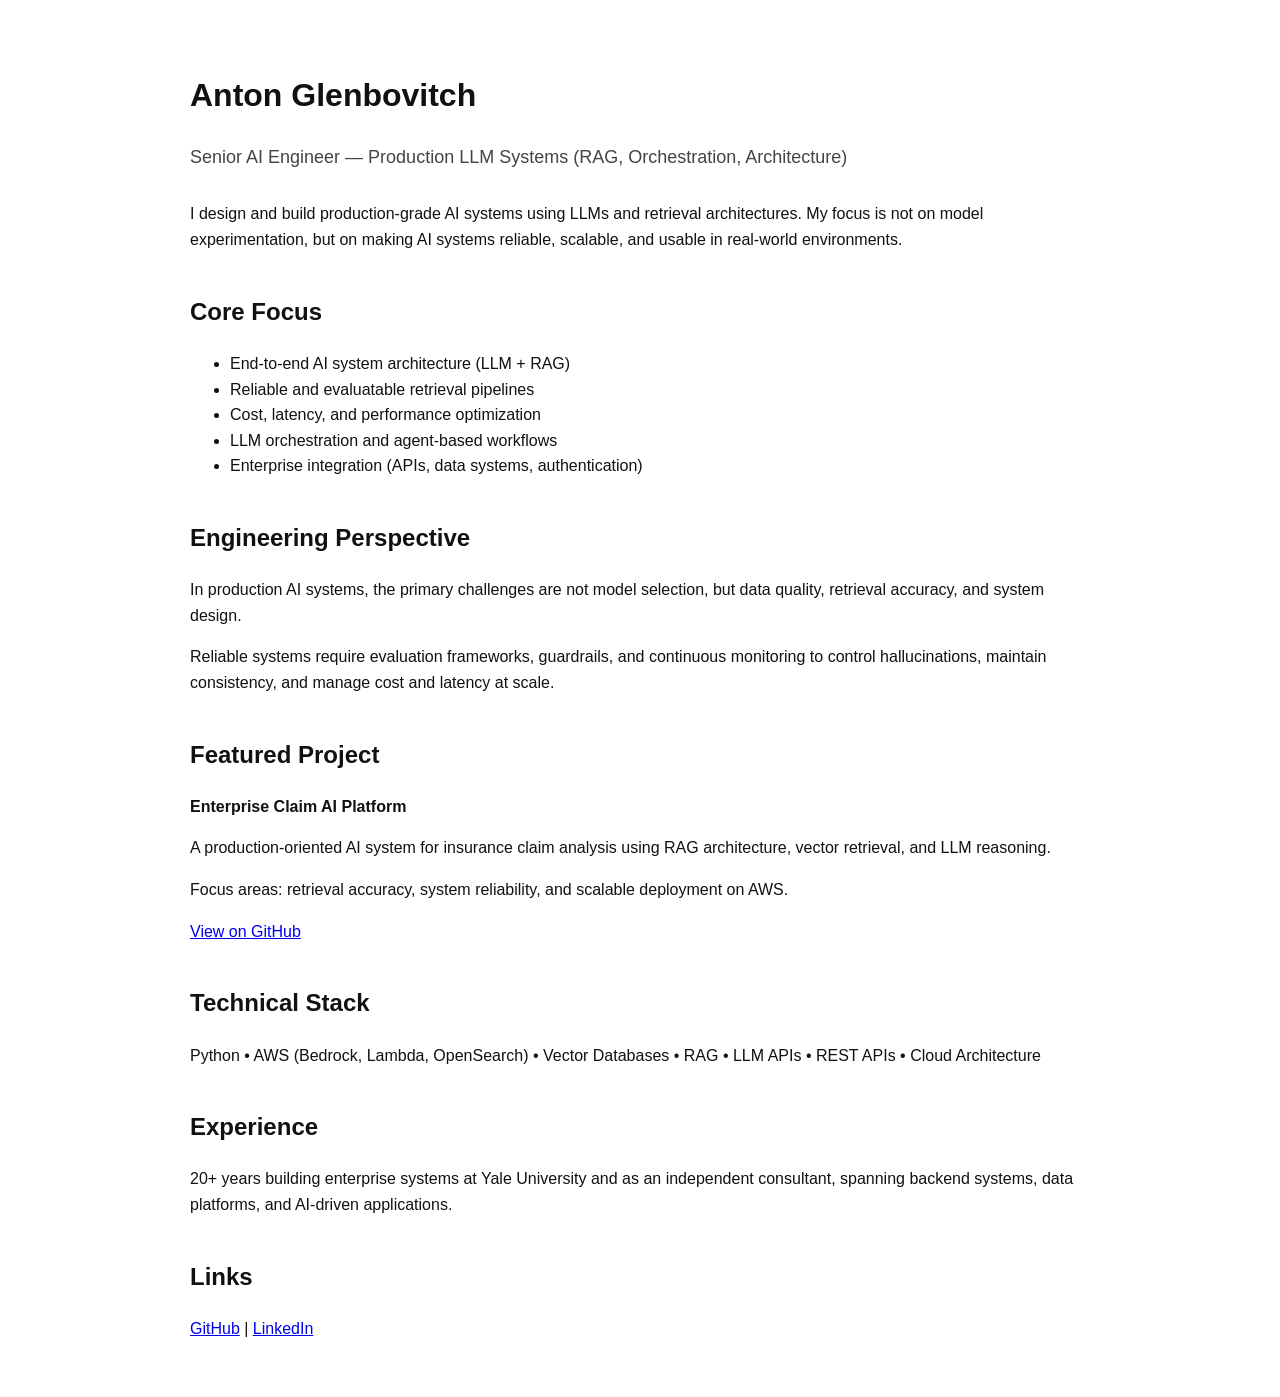
==== index.html @ e957d11b "Revise personal webpage content and layout Updated the content and structure of the personal webpage" ====
<!DOCTYPE html>
<html lang="en">
<head>
    <meta charset="UTF-8">
    <meta name="viewport" content="width=device-width, initial-scale=1.0">
    <title>Anton Glenbovitch — AI Systems Engineer</title>
    <style>
        body {
            font-family: Arial, sans-serif;
            max-width: 900px;
            margin: auto;
            padding: 40px 20px;
            line-height: 1.6;
            color: #111;
        }
        h1, h2 {
            margin-top: 30px;
        }
        .tagline {
            font-size: 18px;
            margin-bottom: 30px;
            color: #444;
        }
        .section {
            margin-top: 40px;
        }
    </style>
</head>
<body>

    <h1>Anton Glenbovitch</h1>
    <div class="tagline">
        Senior AI Engineer — Production LLM Systems (RAG, Orchestration, Architecture)
    </div>

    <p>
        I design and build production-grade AI systems using LLMs and retrieval architectures.
        My focus is not on model experimentation, but on making AI systems reliable, scalable, and usable in real-world environments.
    </p>

    <div class="section">
        <h2>Core Focus</h2>
        <ul>
            <li>End-to-end AI system architecture (LLM + RAG)</li>
            <li>Reliable and evaluatable retrieval pipelines</li>
            <li>Cost, latency, and performance optimization</li>
            <li>LLM orchestration and agent-based workflows</li>
            <li>Enterprise integration (APIs, data systems, authentication)</li>
        </ul>
    </div>

    <div class="section">
        <h2>Engineering Perspective</h2>
        <p>
            In production AI systems, the primary challenges are not model selection, but data quality,
            retrieval accuracy, and system design.
        </p>
        <p>
            Reliable systems require evaluation frameworks, guardrails, and continuous monitoring to
            control hallucinations, maintain consistency, and manage cost and latency at scale.
        </p>
    </div>

    <div class="section">
        <h2>Featured Project</h2>
        <p><strong>Enterprise Claim AI Platform</strong></p>
        <p>
            A production-oriented AI system for insurance claim analysis using RAG architecture,
            vector retrieval, and LLM reasoning.
        </p>
        <p>
            Focus areas: retrieval accuracy, system reliability, and scalable deployment on AWS.
        </p>
        <p>
            <a href="https://github.com/AntonGlenbovitch" target="_blank">View on GitHub</a>
        </p>
    </div>

    <div class="section">
        <h2>Technical Stack</h2>
        <p>
            Python • AWS (Bedrock, Lambda, OpenSearch) • Vector Databases • RAG • LLM APIs • REST APIs • Cloud Architecture
        </p>
    </div>

    <div class="section">
        <h2>Experience</h2>
        <p>
            20+ years building enterprise systems at Yale University and as an independent consultant,
            spanning backend systems, data platforms, and AI-driven applications.
        </p>
    </div>

    <div class="section">
        <h2>Links</h2>
        <p>
            <a href="https://github.com/AntonGlenbovitch">GitHub</a> |
            <a href="https://linkedin.com">LinkedIn</a>
        </p>
    </div>

</body>
</html>
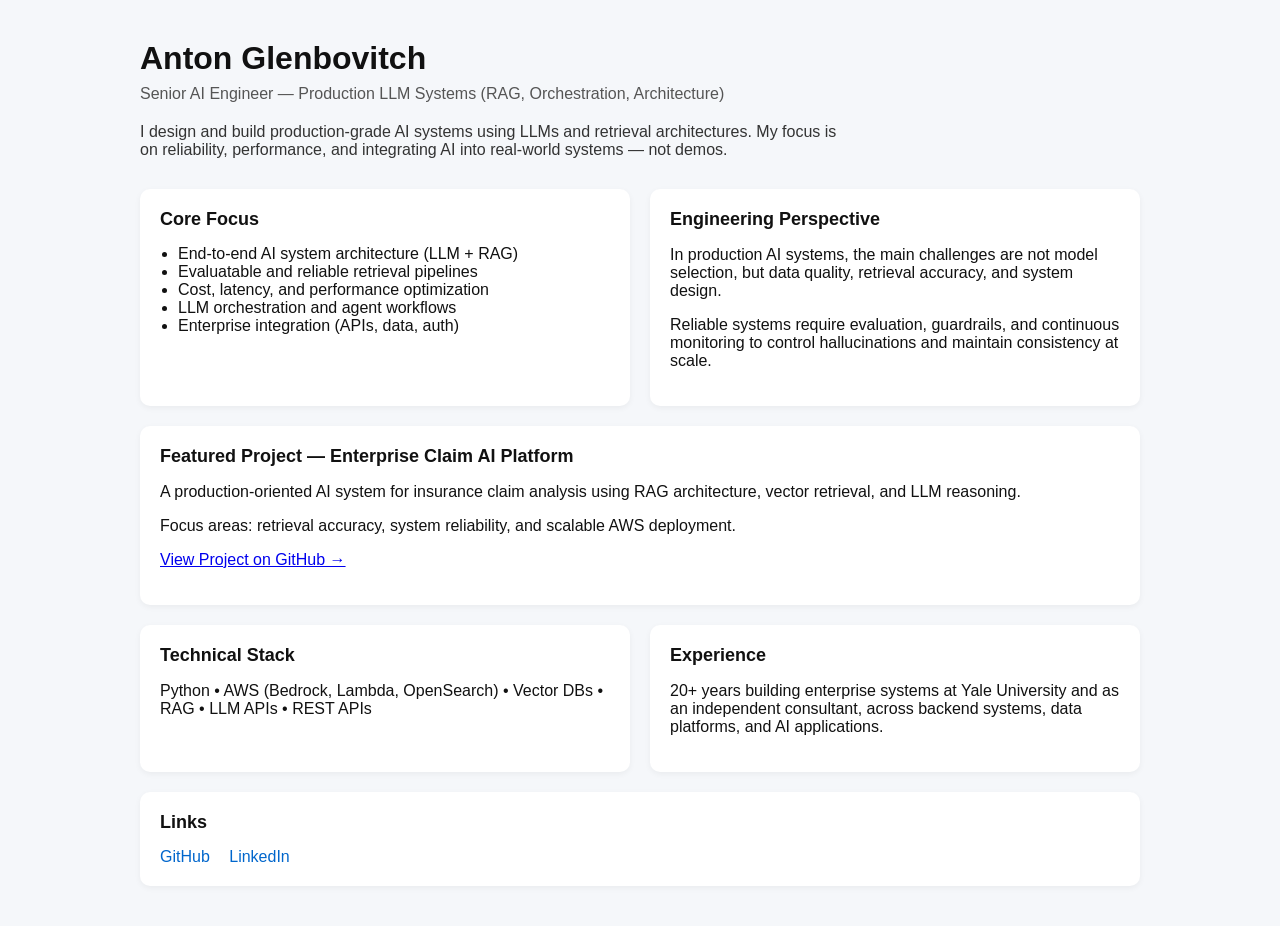
==== commit 2a941673: "Refactor index.html for better styling and layout Updated HTML structure and styles for improved lay" ====
--- a/index.html
+++ b/index.html
@@ -1,103 +1,177 @@
 <!DOCTYPE html>
 <html lang="en">
 <head>
-    <meta charset="UTF-8">
-    <meta name="viewport" content="width=device-width, initial-scale=1.0">
-    <title>Anton Glenbovitch — AI Systems Engineer</title>
-    <style>
-        body {
-            font-family: Arial, sans-serif;
-            max-width: 900px;
-            margin: auto;
-            padding: 40px 20px;
-            line-height: 1.6;
-            color: #111;
+<meta charset="UTF-8">
+<meta name="viewport" content="width=device-width, initial-scale=1.0">
+<title>Anton Glenbovitch — AI Systems Engineer</title>
+
+<style>
+    body {
+        font-family: -apple-system, BlinkMacSystemFont, "Segoe UI", Roboto, sans-serif;
+        margin: 0;
+        background: #f5f7fa;
+        color: #111;
+    }
+
+    .container {
+        max-width: 1000px;
+        margin: auto;
+        padding: 40px 20px;
+    }
+
+    .header {
+        margin-bottom: 30px;
+    }
+
+    h1 {
+        margin: 0;
+        font-size: 32px;
+    }
+
+    .tagline {
+        color: #555;
+        margin-top: 8px;
+        font-size: 16px;
+    }
+
+    .intro {
+        margin-top: 20px;
+        font-size: 16px;
+        color: #333;
+        max-width: 700px;
+    }
+
+    .grid {
+        display: grid;
+        grid-template-columns: 1fr 1fr;
+        gap: 20px;
+        margin-top: 30px;
+    }
+
+    .card {
+        background: white;
+        padding: 20px;
+        border-radius: 10px;
+        box-shadow: 0 2px 6px rgba(0,0,0,0.05);
+    }
+
+    .card h2 {
+        margin-top: 0;
+        font-size: 18px;
+    }
+
+    ul {
+        padding-left: 18px;
+        margin: 10px 0 0 0;
+    }
+
+    .full-width {
+        grid-column: span 2;
+    }
+
+    .links a {
+        margin-right: 15px;
+        text-decoration: none;
+        color: #0066cc;
+    }
+
+    .links a:hover {
+        text-decoration: underline;
+    }
+
+    @media (max-width: 768px) {
+        .grid {
+            grid-template-columns: 1fr;
         }
-        h1, h2 {
-            margin-top: 30px;
+        .full-width {
+            grid-column: span 1;
         }
-        .tagline {
-            font-size: 18px;
-            margin-bottom: 30px;
-            color: #444;
-        }
-        .section {
-            margin-top: 40px;
-        }
-    </style>
+    }
+</style>
+
 </head>
+
 <body>
 
-    <h1>Anton Glenbovitch</h1>
-    <div class="tagline">
-        Senior AI Engineer — Production LLM Systems (RAG, Orchestration, Architecture)
+<div class="container">
+
+    <div class="header">
+        <h1>Anton Glenbovitch</h1>
+        <div class="tagline">
+            Senior AI Engineer — Production LLM Systems (RAG, Orchestration, Architecture)
+        </div>
+
+        <div class="intro">
+            I design and build production-grade AI systems using LLMs and retrieval architectures.
+            My focus is on reliability, performance, and integrating AI into real-world systems — not demos.
+        </div>
     </div>
 
-    <p>
-        I design and build production-grade AI systems using LLMs and retrieval architectures.
-        My focus is not on model experimentation, but on making AI systems reliable, scalable, and usable in real-world environments.
-    </p>
+    <div class="grid">
 
-    <div class="section">
-        <h2>Core Focus</h2>
-        <ul>
-            <li>End-to-end AI system architecture (LLM + RAG)</li>
-            <li>Reliable and evaluatable retrieval pipelines</li>
-            <li>Cost, latency, and performance optimization</li>
-            <li>LLM orchestration and agent-based workflows</li>
-            <li>Enterprise integration (APIs, data systems, authentication)</li>
-        </ul>
+        <div class="card">
+            <h2>Core Focus</h2>
+            <ul>
+                <li>End-to-end AI system architecture (LLM + RAG)</li>
+                <li>Evaluatable and reliable retrieval pipelines</li>
+                <li>Cost, latency, and performance optimization</li>
+                <li>LLM orchestration and agent workflows</li>
+                <li>Enterprise integration (APIs, data, auth)</li>
+            </ul>
+        </div>
+
+        <div class="card">
+            <h2>Engineering Perspective</h2>
+            <p>
+                In production AI systems, the main challenges are not model selection, but data quality,
+                retrieval accuracy, and system design.
+            </p>
+            <p>
+                Reliable systems require evaluation, guardrails, and continuous monitoring to control
+                hallucinations and maintain consistency at scale.
+            </p>
+        </div>
+
+        <div class="card full-width">
+            <h2>Featured Project — Enterprise Claim AI Platform</h2>
+            <p>
+                A production-oriented AI system for insurance claim analysis using RAG architecture,
+                vector retrieval, and LLM reasoning.
+            </p>
+            <p>
+                Focus areas: retrieval accuracy, system reliability, and scalable AWS deployment.
+            </p>
+            <p>
+                <a href="https://github.com/AntonGlenbovitch" target="_blank">
+                    View Project on GitHub →
+                </a>
+            </p>
+        </div>
+
+        <div class="card">
+            <h2>Technical Stack</h2>
+            <p>
+                Python • AWS (Bedrock, Lambda, OpenSearch) • Vector DBs • RAG • LLM APIs • REST APIs
+            </p>
+        </div>
+
+        <div class="card">
+            <h2>Experience</h2>
+            <p>
+                20+ years building enterprise systems at Yale University and as an independent consultant,
+                across backend systems, data platforms, and AI applications.
+            </p>
+        </div>
+
+        <div class="card full-width links">
+            <h2>Links</h2>
+            <a href="https://github.com/AntonGlenbovitch">GitHub</a>
+            <a href="https://linkedin.com">LinkedIn</a>
+        </div>
+
     </div>
 
-    <div class="section">
-        <h2>Engineering Perspective</h2>
-        <p>
-            In production AI systems, the primary challenges are not model selection, but data quality,
-            retrieval accuracy, and system design.
-        </p>
-        <p>
-            Reliable systems require evaluation frameworks, guardrails, and continuous monitoring to
-            control hallucinations, maintain consistency, and manage cost and latency at scale.
-        </p>
-    </div>
-
-    <div class="section">
-        <h2>Featured Project</h2>
-        <p><strong>Enterprise Claim AI Platform</strong></p>
-        <p>
-            A production-oriented AI system for insurance claim analysis using RAG architecture,
-            vector retrieval, and LLM reasoning.
-        </p>
-        <p>
-            Focus areas: retrieval accuracy, system reliability, and scalable deployment on AWS.
-        </p>
-        <p>
-            <a href="https://github.com/AntonGlenbovitch" target="_blank">View on GitHub</a>
-        </p>
-    </div>
-
-    <div class="section">
-        <h2>Technical Stack</h2>
-        <p>
-            Python • AWS (Bedrock, Lambda, OpenSearch) • Vector Databases • RAG • LLM APIs • REST APIs • Cloud Architecture
-        </p>
-    </div>
-
-    <div class="section">
-        <h2>Experience</h2>
-        <p>
-            20+ years building enterprise systems at Yale University and as an independent consultant,
-            spanning backend systems, data platforms, and AI-driven applications.
-        </p>
-    </div>
-
-    <div class="section">
-        <h2>Links</h2>
-        <p>
-            <a href="https://github.com/AntonGlenbovitch">GitHub</a> |
-            <a href="https://linkedin.com">LinkedIn</a>
-        </p>
-    </div>
+</div>
 
 </body>
 </html>
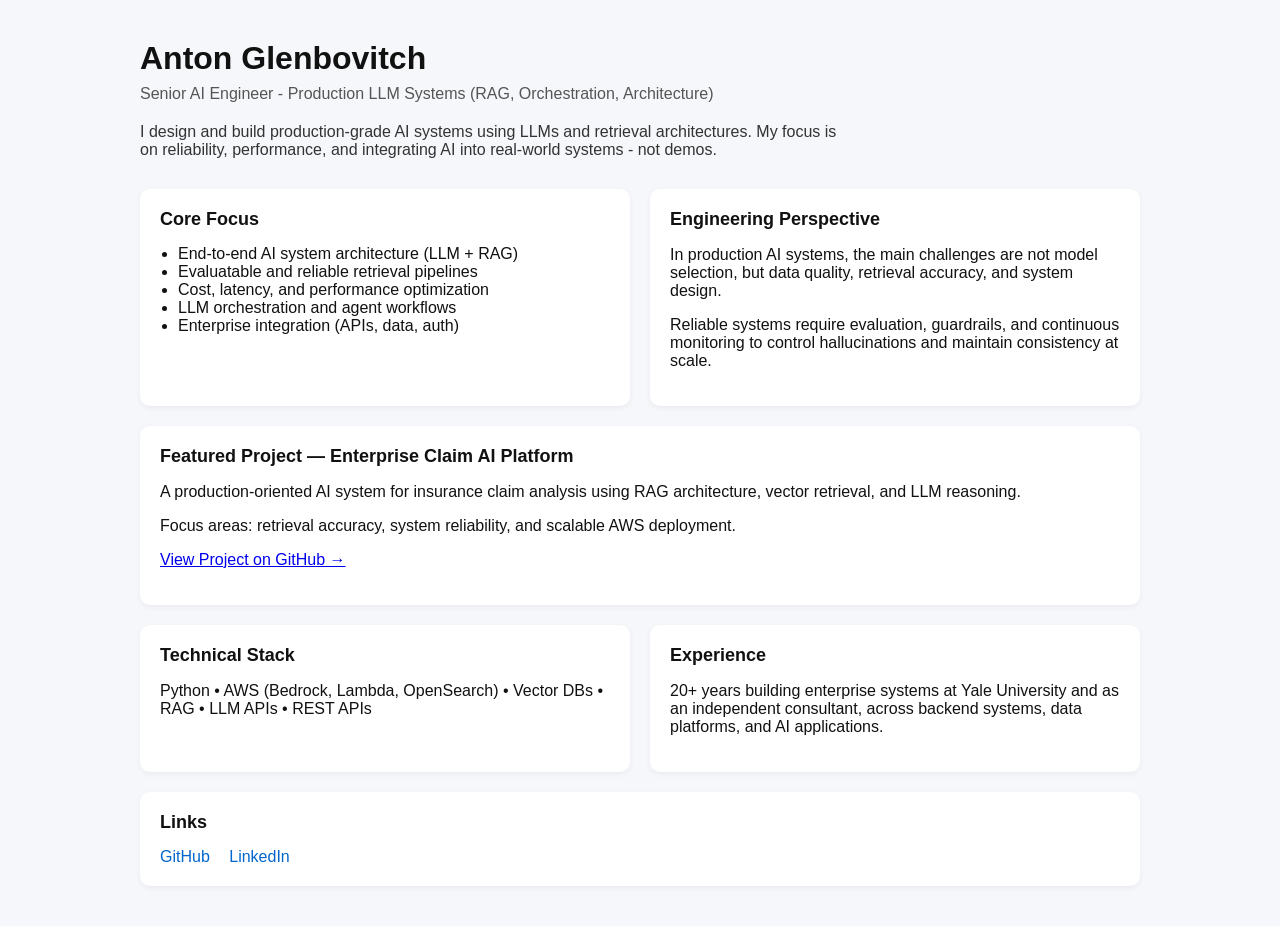
==== commit 2090c3cc: "Fix hyphens in title and tagline in index.html" ====
--- a/index.html
+++ b/index.html
@@ -3,7 +3,7 @@
 <head>
 <meta charset="UTF-8">
 <meta name="viewport" content="width=device-width, initial-scale=1.0">
-<title>Anton Glenbovitch — AI Systems Engineer</title>
+<title>Anton Glenbovitch - AI Systems Engineer</title>
 
 <style>
     body {
@@ -98,12 +98,12 @@
     <div class="header">
         <h1>Anton Glenbovitch</h1>
         <div class="tagline">
-            Senior AI Engineer — Production LLM Systems (RAG, Orchestration, Architecture)
+            Senior AI Engineer - Production LLM Systems (RAG, Orchestration, Architecture)
         </div>
 
         <div class="intro">
             I design and build production-grade AI systems using LLMs and retrieval architectures.
-            My focus is on reliability, performance, and integrating AI into real-world systems — not demos.
+            My focus is on reliability, performance, and integrating AI into real-world systems - not demos.
         </div>
     </div>
 
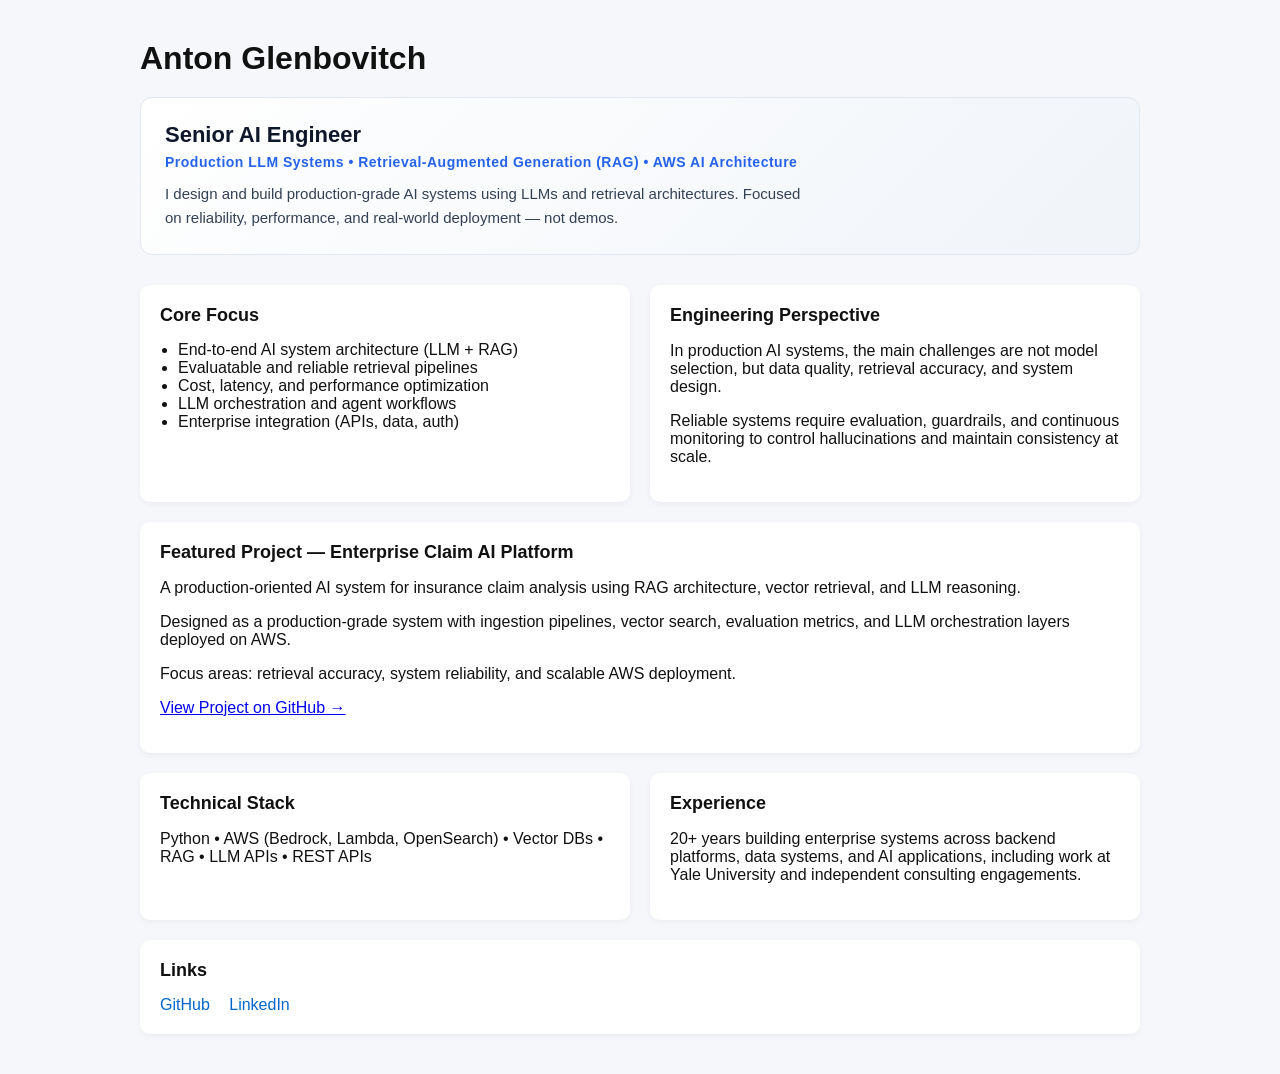
==== commit 24677e6b: "Update index.html Correct headline." ====
--- a/index.html
+++ b/index.html
@@ -3,7 +3,34 @@
 <head>
 <meta charset="UTF-8">
 <meta name="viewport" content="width=device-width, initial-scale=1.0">
-<title>Anton Glenbovitch - AI Systems Engineer</title>
+
+<title>Anton Glenbovitch – AI Engineer (LLM Systems, RAG, AWS)</title>
+
+<meta name="description" content="Anton Glenbovitch is a Senior AI Engineer specializing in production LLM systems, RAG pipelines, and scalable AWS-based AI architectures.">
+
+<link rel="canonical" href="https://antonglenbovitch.com/">
+
+<!-- Open Graph -->
+<meta property="og:title" content="Anton Glenbovitch – AI Engineer (LLM Systems, RAG, AWS)">
+<meta property="og:description" content="Production-grade AI systems, RAG pipelines, and LLM orchestration on AWS.">
+<meta property="og:type" content="website">
+<meta property="og:url" content="https://antonglenbovitch.com/">
+
+<!-- Structured Data -->
+<script type="application/ld+json">
+{
+  "@context": "https://schema.org",
+  "@type": "Person",
+  "name": "Anton Glenbovitch",
+  "jobTitle": "Senior AI Engineer",
+  "description": "AI Engineer specializing in LLM systems, RAG pipelines, and AWS-based AI architectures.",
+  "url": "https://antonglenbovitch.com/",
+  "sameAs": [
+    "https://github.com/AntonGlenbovitch",
+    "https://www.linkedin.com/in/YOUR_PROFILE"
+  ]
+}
+</script>
 
 <style>
     body {
@@ -28,17 +55,35 @@
         font-size: 32px;
     }
 
-    .tagline {
-        color: #555;
-        margin-top: 8px;
-        font-size: 16px;
-    }
-
-    .intro {
+    /* HERO SECTION */
+    .hero {
         margin-top: 20px;
-        font-size: 16px;
-        color: #333;
-        max-width: 700px;
+        padding: 24px;
+        background: linear-gradient(135deg, #ffffff, #f0f4f9);
+        border-radius: 12px;
+        border: 1px solid #e2e8f0;
+    }
+
+    .hero-title {
+        font-size: 22px;
+        font-weight: 700;
+        color: #0f172a;
+    }
+
+    .hero-subtitle {
+        margin-top: 6px;
+        font-size: 14px;
+        color: #2563eb;
+        font-weight: 600;
+        letter-spacing: 0.5px;
+    }
+
+    .hero-description {
+        margin-top: 12px;
+        font-size: 15px;
+        color: #334155;
+        line-height: 1.6;
+        max-width: 650px;
     }
 
     .grid {
@@ -97,13 +142,26 @@
 
     <div class="header">
         <h1>Anton Glenbovitch</h1>
-        <div class="tagline">
-            Senior AI Engineer - Production LLM Systems (RAG, Orchestration, Architecture)
-        </div>
-
-        <div class="intro">
-            I design and build production-grade AI systems using LLMs and retrieval architectures.
-            My focus is on reliability, performance, and integrating AI into real-world systems - not demos.
+
+        <!-- Hidden semantic reinforcement -->
+        <div style="display:none;">
+            Anton Glenbovitch AI Engineer RAG Systems AWS LLM Architect
+        </div>
+
+        <!-- NEW HERO SECTION -->
+        <div class="hero">
+            <div class="hero-title">
+                Senior AI Engineer
+            </div>
+
+            <div class="hero-subtitle">
+                Production LLM Systems • Retrieval-Augmented Generation (RAG) • AWS AI Architecture
+            </div>
+
+            <div class="hero-description">
+                I design and build production-grade AI systems using LLMs and retrieval architectures.
+                Focused on reliability, performance, and real-world deployment — not demos.
+            </div>
         </div>
     </div>
 
@@ -139,6 +197,10 @@
                 vector retrieval, and LLM reasoning.
             </p>
             <p>
+                Designed as a production-grade system with ingestion pipelines, vector search,
+                evaluation metrics, and LLM orchestration layers deployed on AWS.
+            </p>
+            <p>
                 Focus areas: retrieval accuracy, system reliability, and scalable AWS deployment.
             </p>
             <p>
@@ -158,15 +220,15 @@
         <div class="card">
             <h2>Experience</h2>
             <p>
-                20+ years building enterprise systems at Yale University and as an independent consultant,
-                across backend systems, data platforms, and AI applications.
+                20+ years building enterprise systems across backend platforms, data systems, and AI applications,
+                including work at Yale University and independent consulting engagements.
             </p>
         </div>
 
         <div class="card full-width links">
             <h2>Links</h2>
-            <a href="https://github.com/AntonGlenbovitch">GitHub</a>
-            <a href="https://linkedin.com">LinkedIn</a>
+            <a href="https://github.com/AntonGlenbovitch" target="_blank">GitHub</a>
+            <a href="https://www.linkedin.com/in/YOUR_PROFILE" target="_blank">LinkedIn</a>
         </div>
 
     </div>
@@ -174,4 +236,4 @@
 </div>
 
 </body>
-</html>
+</html>
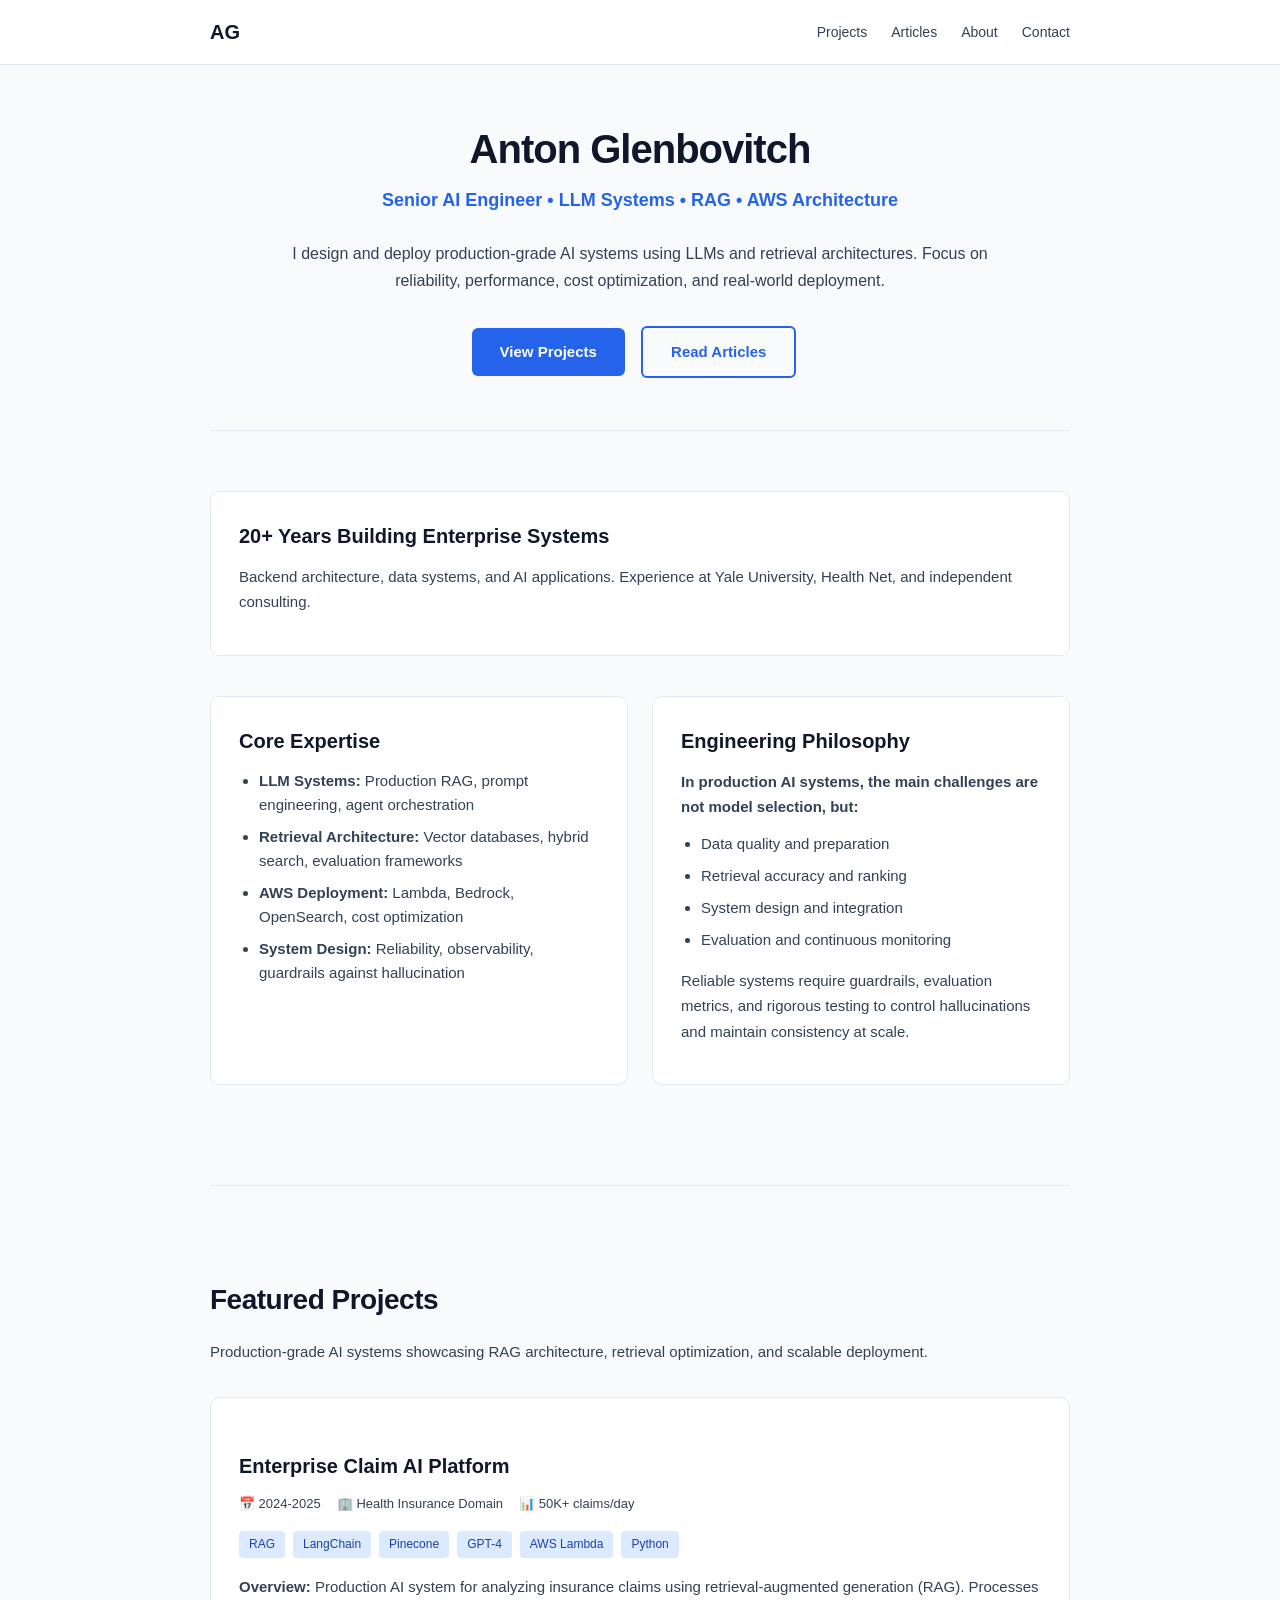
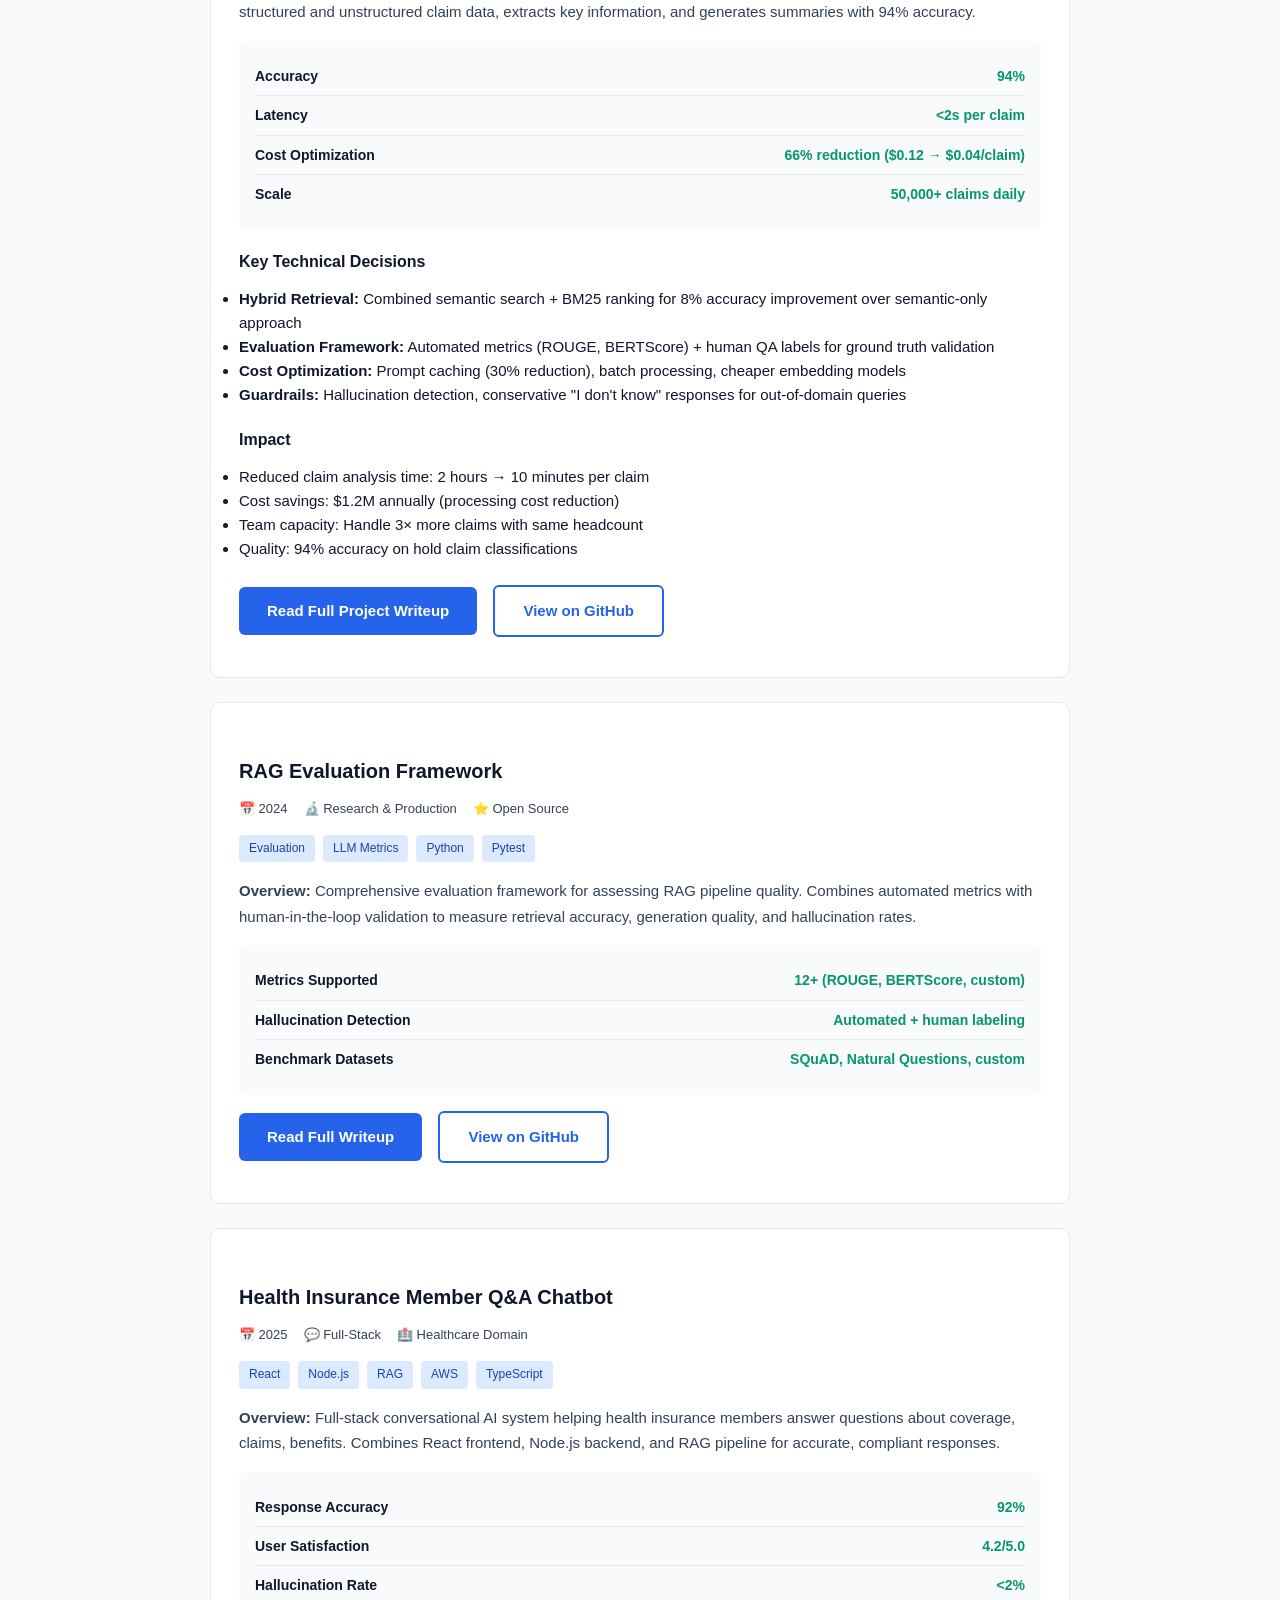
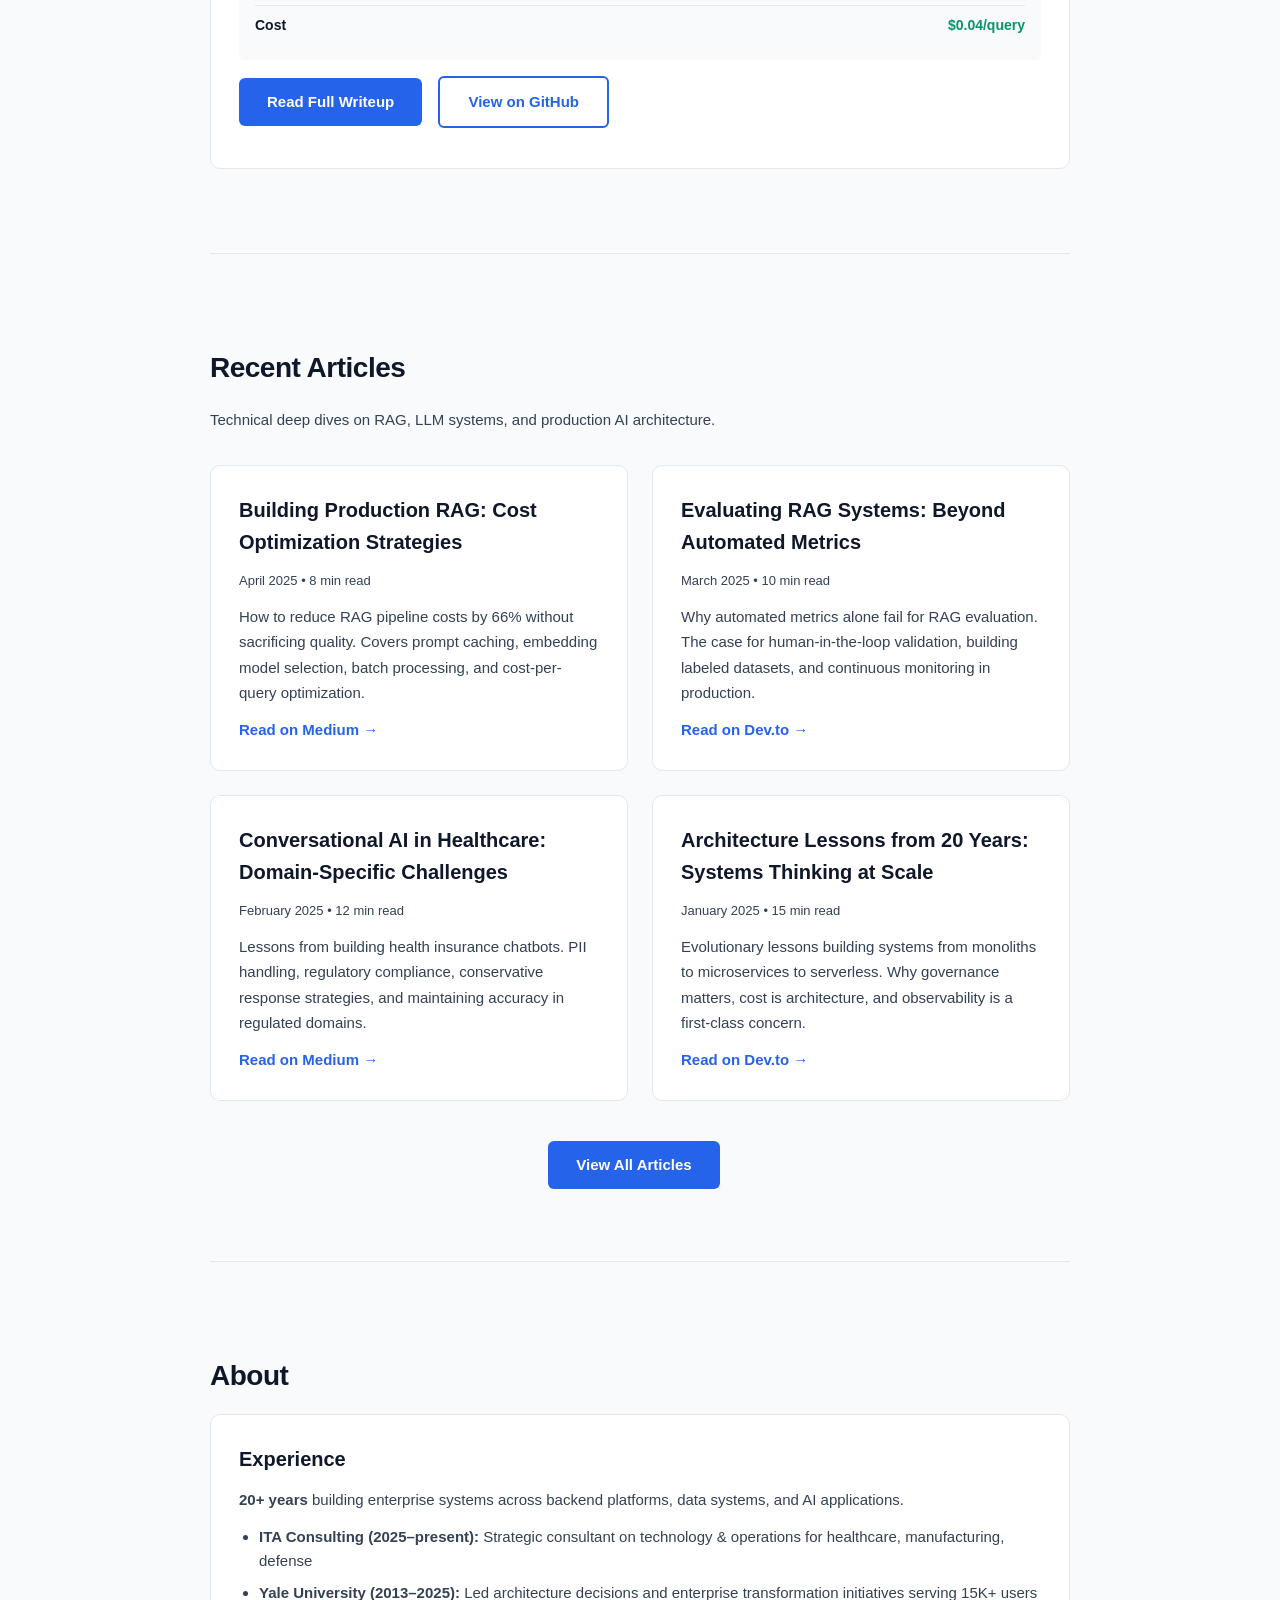
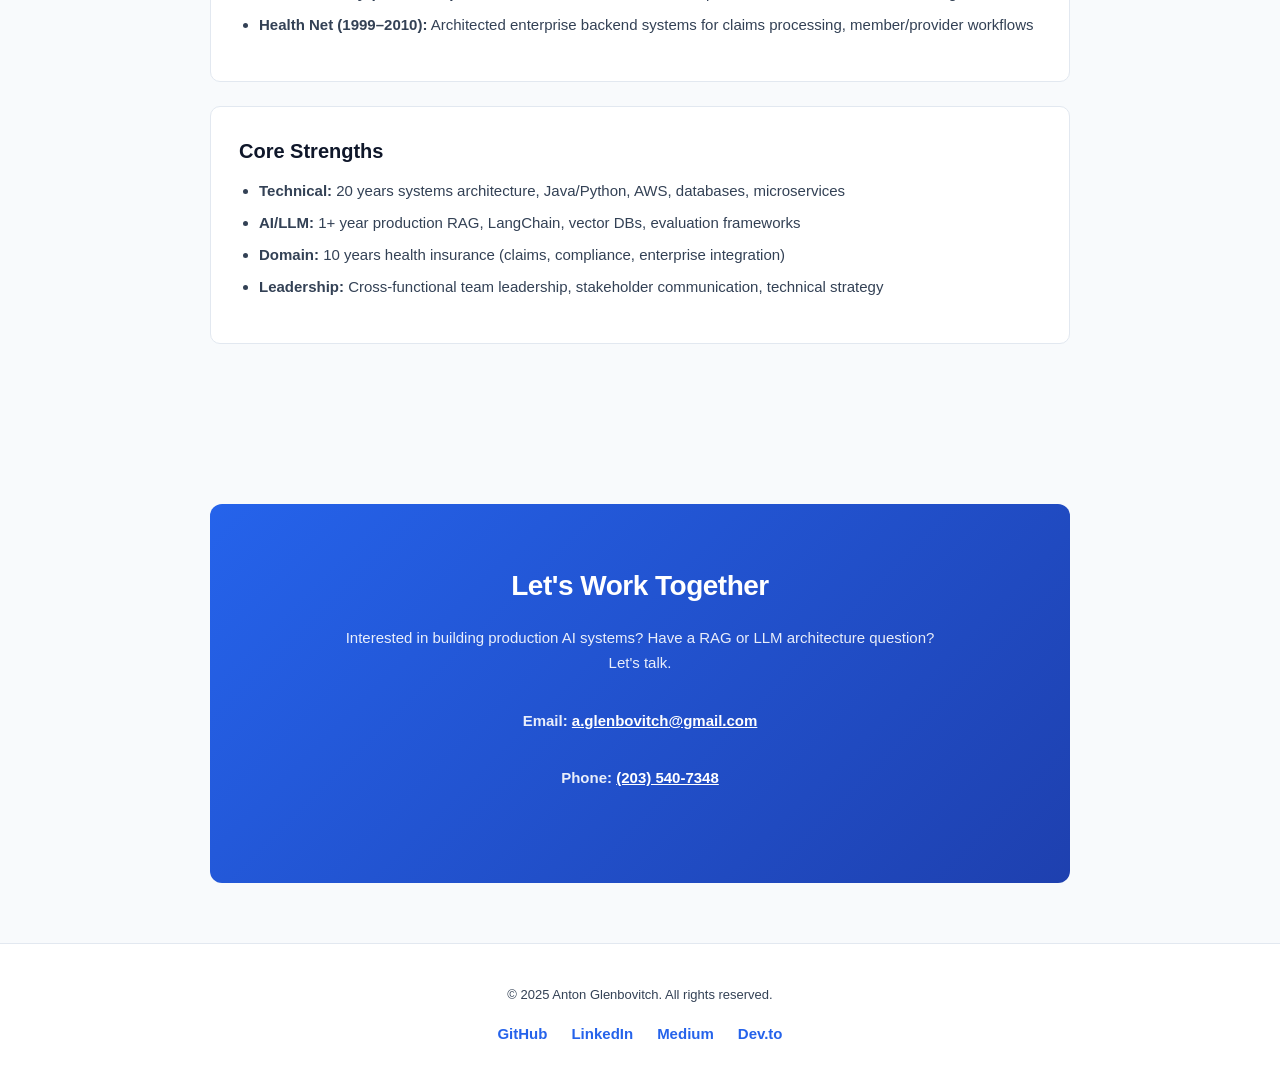
==== commit 5cd20e86: "Update project list Architecture/projects" ====
--- a/index.html
+++ b/index.html
@@ -1,239 +1,335 @@
 <!DOCTYPE html>
 <html lang="en">
 <head>
-<meta charset="UTF-8">
-<meta name="viewport" content="width=device-width, initial-scale=1.0">
-
-<title>Anton Glenbovitch – AI Engineer (LLM Systems, RAG, AWS)</title>
-
-<meta name="description" content="Anton Glenbovitch is a Senior AI Engineer specializing in production LLM systems, RAG pipelines, and scalable AWS-based AI architectures.">
-
-<link rel="canonical" href="https://antonglenbovitch.com/">
-
-<!-- Open Graph -->
-<meta property="og:title" content="Anton Glenbovitch – AI Engineer (LLM Systems, RAG, AWS)">
-<meta property="og:description" content="Production-grade AI systems, RAG pipelines, and LLM orchestration on AWS.">
-<meta property="og:type" content="website">
-<meta property="og:url" content="https://antonglenbovitch.com/">
-
-<!-- Structured Data -->
-<script type="application/ld+json">
-{
-  "@context": "https://schema.org",
-  "@type": "Person",
-  "name": "Anton Glenbovitch",
-  "jobTitle": "Senior AI Engineer",
-  "description": "AI Engineer specializing in LLM systems, RAG pipelines, and AWS-based AI architectures.",
-  "url": "https://antonglenbovitch.com/",
-  "sameAs": [
-    "https://github.com/AntonGlenbovitch",
-    "https://www.linkedin.com/in/YOUR_PROFILE"
-  ]
-}
-</script>
-
-<style>
-    body {
-        font-family: -apple-system, BlinkMacSystemFont, "Segoe UI", Roboto, sans-serif;
-        margin: 0;
-        background: #f5f7fa;
-        color: #111;
-    }
-
-    .container {
-        max-width: 1000px;
-        margin: auto;
-        padding: 40px 20px;
-    }
-
-    .header {
-        margin-bottom: 30px;
-    }
-
-    h1 {
-        margin: 0;
-        font-size: 32px;
-    }
-
-    /* HERO SECTION */
-    .hero {
-        margin-top: 20px;
-        padding: 24px;
-        background: linear-gradient(135deg, #ffffff, #f0f4f9);
-        border-radius: 12px;
-        border: 1px solid #e2e8f0;
-    }
-
-    .hero-title {
-        font-size: 22px;
-        font-weight: 700;
-        color: #0f172a;
-    }
-
-    .hero-subtitle {
-        margin-top: 6px;
-        font-size: 14px;
-        color: #2563eb;
-        font-weight: 600;
-        letter-spacing: 0.5px;
-    }
-
-    .hero-description {
-        margin-top: 12px;
-        font-size: 15px;
-        color: #334155;
-        line-height: 1.6;
-        max-width: 650px;
-    }
-
-    .grid {
-        display: grid;
-        grid-template-columns: 1fr 1fr;
-        gap: 20px;
-        margin-top: 30px;
-    }
-
-    .card {
-        background: white;
-        padding: 20px;
-        border-radius: 10px;
-        box-shadow: 0 2px 6px rgba(0,0,0,0.05);
-    }
-
-    .card h2 {
-        margin-top: 0;
-        font-size: 18px;
-    }
-
-    ul {
-        padding-left: 18px;
-        margin: 10px 0 0 0;
-    }
-
-    .full-width {
-        grid-column: span 2;
-    }
-
-    .links a {
-        margin-right: 15px;
-        text-decoration: none;
-        color: #0066cc;
-    }
-
-    .links a:hover {
-        text-decoration: underline;
-    }
-
-    @media (max-width: 768px) {
-        .grid {
-            grid-template-columns: 1fr;
-        }
-        .full-width {
-            grid-column: span 1;
-        }
-    }
-</style>
-
+  <meta charset="UTF-8">
+  <meta name="viewport" content="width=device-width, initial-scale=1.0">
+  <title>Anton Glenbovitch – Senior AI Engineer (LLM, RAG, AWS)</title>
+  <meta name="description" content="Senior AI Engineer specializing in production-grade LLM systems, RAG pipelines, and scalable AWS architectures. 20+ years building enterprise systems.">
+  <meta name="keywords" content="AI Engineer, LLM, RAG, AWS, Python, Machine Learning, Vector Databases">
+
+  <!-- Open Graph -->
+  <meta property="og:title" content="Anton Glenbovitch – AI Engineer">
+  <meta property="og:description" content="Production LLM systems, RAG pipelines, AWS architecture.">
+  <meta property="og:type" content="website">
+  <meta property="og:url" content="https://antonglenbovitch.com/">
+  <meta property="og:image" content="https://antonglenbovitch.com/assets/images/og-image.png">
+
+  <!-- Structured Data -->
+  <script type="application/ld+json">
+  {
+    "@context": "https://schema.org",
+    "@type": "Person",
+    "name": "Anton Glenbovitch",
+    "jobTitle": "Senior AI Engineer",
+    "description": "AI Engineer specializing in production LLM systems, RAG pipelines, and AWS-based AI architectures.",
+    "url": "https://antonglenbovitch.com/",
+    "email": "a.glenbovitch@gmail.com",
+    "telephone": "(203) 540-7348",
+    "sameAs": [
+      "https://github.com/AntonGlenbovitch",
+      "https://www.linkedin.com/in/anton-glenbovitch-9934897a",
+      "https://medium.com/@antonglenbovitch"
+    ]
+  }
+  </script>
+
+  <link rel="stylesheet" href="css/style.css">
+  <link rel="canonical" href="https://antonglenbovitch.com/">
 </head>
 
 <body>
 
-<div class="container">
-
-    <div class="header">
-        <h1>Anton Glenbovitch</h1>
-
-        <!-- Hidden semantic reinforcement -->
-        <div style="display:none;">
-            Anton Glenbovitch AI Engineer RAG Systems AWS LLM Architect
-        </div>
-
-        <!-- NEW HERO SECTION -->
-        <div class="hero">
-            <div class="hero-title">
-                Senior AI Engineer
-            </div>
-
-            <div class="hero-subtitle">
-                Production LLM Systems • Retrieval-Augmented Generation (RAG) • AWS AI Architecture
-            </div>
-
-            <div class="hero-description">
-                I design and build production-grade AI systems using LLMs and retrieval architectures.
-                Focused on reliability, performance, and real-world deployment — not demos.
-            </div>
-        </div>
+<!-- HEADER / NAVIGATION -->
+<header>
+  <div class="container">
+    <nav>
+      <a href="/" class="logo">AG</a>
+      <ul class="nav-links">
+        <li><a href="#projects">Projects</a></li>
+        <li><a href="/blog/">Articles</a></li>
+        <li><a href="#about">About</a></li>
+        <li><a href="#contact">Contact</a></li>
+      </ul>
+    </nav>
+  </div>
+</header>
+
+<!-- MAIN CONTENT -->
+<main>
+  <div class="container">
+
+    <!-- HERO SECTION -->
+    <section class="hero">
+      <h1>Anton Glenbovitch</h1>
+      <p class="tagline">Senior AI Engineer • LLM Systems • RAG • AWS Architecture</p>
+      <p>I design and deploy production-grade AI systems using LLMs and retrieval architectures. Focus on reliability, performance, cost optimization, and real-world deployment.</p>
+
+      <div>
+        <a href="#projects" class="cta-button">View Projects</a>
+        <a href="/blog/" class="cta-button secondary">Read Articles</a>
+      </div>
+    </section>
+
+    <!-- ELEVATOR PITCH -->
+    <section class="section">
+      <div class="grid full-width">
+        <div class="card">
+          <h3>20+ Years Building Enterprise Systems</h3>
+          <p>Backend architecture, data systems, and AI applications. Experience at Yale University, Health Net, and independent consulting.</p>
+        </div>
+      </div>
+
+      <div class="grid">
+        <div class="card">
+          <h3>Core Expertise</h3>
+          <ul>
+            <li><strong>LLM Systems:</strong> Production RAG, prompt engineering, agent orchestration</li>
+            <li><strong>Retrieval Architecture:</strong> Vector databases, hybrid search, evaluation frameworks</li>
+            <li><strong>AWS Deployment:</strong> Lambda, Bedrock, OpenSearch, cost optimization</li>
+            <li><strong>System Design:</strong> Reliability, observability, guardrails against hallucination</li>
+          </ul>
+        </div>
+
+        <div class="card">
+          <h3>Engineering Philosophy</h3>
+          <p><strong>In production AI systems, the main challenges are not model selection, but:</strong></p>
+          <ul>
+            <li>Data quality and preparation</li>
+            <li>Retrieval accuracy and ranking</li>
+            <li>System design and integration</li>
+            <li>Evaluation and continuous monitoring</li>
+          </ul>
+          <p style="margin-top: 16px;">Reliable systems require guardrails, evaluation metrics, and rigorous testing to control hallucinations and maintain consistency at scale.</p>
+        </div>
+      </div>
+    </section>
+
+    <!-- PROJECTS SECTION -->
+    <section class="section" id="projects">
+      <h2>Featured Projects</h2>
+      <p style="color: var(--text-light); margin-bottom: 32px;">Production-grade AI systems showcasing RAG architecture, retrieval optimization, and scalable deployment.</p>
+
+      <div class="project-card">
+        <h3>Enterprise Claim AI Platform</h3>
+        <div class="project-meta">
+          <span>📅 2024-2025</span>
+          <span>🏢 Health Insurance Domain</span>
+          <span>📊 50K+ claims/day</span>
+        </div>
+        <div class="tech-stack">
+          <span class="tech-tag">RAG</span>
+          <span class="tech-tag">LangChain</span>
+          <span class="tech-tag">Pinecone</span>
+          <span class="tech-tag">GPT-4</span>
+          <span class="tech-tag">AWS Lambda</span>
+          <span class="tech-tag">Python</span>
+        </div>
+        <p><strong>Overview:</strong> Production AI system for analyzing insurance claims using retrieval-augmented generation (RAG). Processes structured and unstructured claim data, extracts key information, and generates summaries with 94% accuracy.</p>
+
+        <div class="metrics">
+          <div class="metric">
+            <span class="metric-label">Accuracy</span>
+            <span class="metric-value">94%</span>
+          </div>
+          <div class="metric">
+            <span class="metric-label">Latency</span>
+            <span class="metric-value">&lt;2s per claim</span>
+          </div>
+          <div class="metric">
+            <span class="metric-label">Cost Optimization</span>
+            <span class="metric-value">66% reduction ($0.12 → $0.04/claim)</span>
+          </div>
+          <div class="metric">
+            <span class="metric-label">Scale</span>
+            <span class="metric-value">50,000+ claims daily</span>
+          </div>
+        </div>
+
+        <h4 style="font-size: 16px; margin-top: 20px; margin-bottom: 12px;">Key Technical Decisions</h4>
+        <ul style="margin-bottom: 16px;">
+          <li><strong>Hybrid Retrieval:</strong> Combined semantic search + BM25 ranking for 8% accuracy improvement over semantic-only approach</li>
+          <li><strong>Evaluation Framework:</strong> Automated metrics (ROUGE, BERTScore) + human QA labels for ground truth validation</li>
+          <li><strong>Cost Optimization:</strong> Prompt caching (30% reduction), batch processing, cheaper embedding models</li>
+          <li><strong>Guardrails:</strong> Hallucination detection, conservative "I don't know" responses for out-of-domain queries</li>
+        </ul>
+
+        <h4 style="font-size: 16px; margin-top: 20px; margin-bottom: 12px;">Impact</h4>
+        <ul style="margin-bottom: 24px;">
+          <li>Reduced claim analysis time: 2 hours → 10 minutes per claim</li>
+          <li>Cost savings: $1.2M annually (processing cost reduction)</li>
+          <li>Team capacity: Handle 3× more claims with same headcount</li>
+          <li>Quality: 94% accuracy on hold claim classifications</li>
+        </ul>
+
+        <a href="/projects/enterprise-claim-ai.html" class="cta-button">Read Full Project Writeup</a>
+        <a href="https://github.com/AntonGlenbovitch/enterprise-claim-ai" target="_blank" class="cta-button secondary">View on GitHub</a>
+      </div>
+
+      <div class="project-card">
+        <h3>RAG Evaluation Framework</h3>
+        <div class="project-meta">
+          <span>📅 2024</span>
+          <span>🔬 Research & Production</span>
+          <span>⭐ Open Source</span>
+        </div>
+        <div class="tech-stack">
+          <span class="tech-tag">Evaluation</span>
+          <span class="tech-tag">LLM Metrics</span>
+          <span class="tech-tag">Python</span>
+          <span class="tech-tag">Pytest</span>
+        </div>
+        <p><strong>Overview:</strong> Comprehensive evaluation framework for assessing RAG pipeline quality. Combines automated metrics with human-in-the-loop validation to measure retrieval accuracy, generation quality, and hallucination rates.</p>
+
+        <div class="metrics">
+          <div class="metric">
+            <span class="metric-label">Metrics Supported</span>
+            <span class="metric-value">12+ (ROUGE, BERTScore, custom)</span>
+          </div>
+          <div class="metric">
+            <span class="metric-label">Hallucination Detection</span>
+            <span class="metric-value">Automated + human labeling</span>
+          </div>
+          <div class="metric">
+            <span class="metric-label">Benchmark Datasets</span>
+            <span class="metric-value">SQuAD, Natural Questions, custom</span>
+          </div>
+        </div>
+
+        <a href="/projects/rag-evaluation-framework.html" class="cta-button">Read Full Writeup</a>
+        <a href="https://github.com/AntonGlenbovitch/rag-eval-framework" target="_blank" class="cta-button secondary">View on GitHub</a>
+      </div>
+
+      <div class="project-card">
+        <h3>Health Insurance Member Q&A Chatbot</h3>
+        <div class="project-meta">
+          <span>📅 2025</span>
+          <span>💬 Full-Stack</span>
+          <span>🏥 Healthcare Domain</span>
+        </div>
+        <div class="tech-stack">
+          <span class="tech-tag">React</span>
+          <span class="tech-tag">Node.js</span>
+          <span class="tech-tag">RAG</span>
+          <span class="tech-tag">AWS</span>
+          <span class="tech-tag">TypeScript</span>
+        </div>
+        <p><strong>Overview:</strong> Full-stack conversational AI system helping health insurance members answer questions about coverage, claims, benefits. Combines React frontend, Node.js backend, and RAG pipeline for accurate, compliant responses.</p>
+
+        <div class="metrics">
+          <div class="metric">
+            <span class="metric-label">Response Accuracy</span>
+            <span class="metric-value">92%</span>
+          </div>
+          <div class="metric">
+            <span class="metric-label">User Satisfaction</span>
+            <span class="metric-value">4.2/5.0</span>
+          </div>
+          <div class="metric">
+            <span class="metric-label">Hallucination Rate</span>
+            <span class="metric-value">&lt;2%</span>
+          </div>
+          <div class="metric">
+            <span class="metric-label">Cost</span>
+            <span class="metric-value">$0.04/query</span>
+          </div>
+        </div>
+
+        <a href="/projects/health-insurance-chatbot.html" class="cta-button">Read Full Writeup</a>
+        <a href="https://github.com/AntonGlenbovitch/health-insurance-qa" target="_blank" class="cta-button secondary">View on GitHub</a>
+      </div>
+    </section>
+
+    <!-- ARTICLES SECTION -->
+    <section class="section">
+      <h2>Recent Articles</h2>
+      <p style="color: var(--text-light); margin-bottom: 32px;">Technical deep dives on RAG, LLM systems, and production AI architecture.</p>
+
+      <div class="grid">
+        <div class="card">
+          <h3>Building Production RAG: Cost Optimization Strategies</h3>
+          <p class="article-meta">April 2025 • 8 min read</p>
+          <p>How to reduce RAG pipeline costs by 66% without sacrificing quality. Covers prompt caching, embedding model selection, batch processing, and cost-per-query optimization.</p>
+          <a href="https://medium.com/@antonglenbovitch/production-rag-cost-optimization" target="_blank" class="article-link">Read on Medium →</a>
+        </div>
+
+        <div class="card">
+          <h3>Evaluating RAG Systems: Beyond Automated Metrics</h3>
+          <p class="article-meta">March 2025 • 10 min read</p>
+          <p>Why automated metrics alone fail for RAG evaluation. The case for human-in-the-loop validation, building labeled datasets, and continuous monitoring in production.</p>
+          <a href="https://dev.to/antonglenbovitch/rag-evaluation-beyond-metrics" target="_blank" class="article-link">Read on Dev.to →</a>
+        </div>
+
+        <div class="card">
+          <h3>Conversational AI in Healthcare: Domain-Specific Challenges</h3>
+          <p class="article-meta">February 2025 • 12 min read</p>
+          <p>Lessons from building health insurance chatbots. PII handling, regulatory compliance, conservative response strategies, and maintaining accuracy in regulated domains.</p>
+          <a href="https://medium.com/@antonglenbovitch/healthcare-ai-domain-challenges" target="_blank" class="article-link">Read on Medium →</a>
+        </div>
+
+        <div class="card">
+          <h3>Architecture Lessons from 20 Years: Systems Thinking at Scale</h3>
+          <p class="article-meta">January 2025 • 15 min read</p>
+          <p>Evolutionary lessons building systems from monoliths to microservices to serverless. Why governance matters, cost is architecture, and observability is a first-class concern.</p>
+          <a href="https://dev.to/antonglenbovitch/architecture-lessons-20-years" target="_blank" class="article-link">Read on Dev.to →</a>
+        </div>
+      </div>
+
+      <div style="text-align: center; margin-top: 40px;">
+        <a href="/blog/" class="cta-button">View All Articles</a>
+      </div>
+    </section>
+
+    <!-- ABOUT SECTION -->
+    <section class="section" id="about">
+      <h2>About</h2>
+      <div class="grid full-width">
+        <div class="card">
+          <h3>Experience</h3>
+          <p><strong>20+ years</strong> building enterprise systems across backend platforms, data systems, and AI applications.</p>
+          <ul>
+            <li><strong>ITA Consulting (2025–present):</strong> Strategic consultant on technology & operations for healthcare, manufacturing, defense</li>
+            <li><strong>Yale University (2013–2025):</strong> Led architecture decisions and enterprise transformation initiatives serving 15K+ users</li>
+            <li><strong>Health Net (1999–2010):</strong> Architected enterprise backend systems for claims processing, member/provider workflows</li>
+          </ul>
+        </div>
+
+        <div class="card">
+          <h3>Core Strengths</h3>
+          <ul>
+            <li><strong>Technical:</strong> 20 years systems architecture, Java/Python, AWS, databases, microservices</li>
+            <li><strong>AI/LLM:</strong> 1+ year production RAG, LangChain, vector DBs, evaluation frameworks</li>
+            <li><strong>Domain:</strong> 10 years health insurance (claims, compliance, enterprise integration)</li>
+            <li><strong>Leadership:</strong> Cross-functional team leadership, stakeholder communication, technical strategy</li>
+          </ul>
+        </div>
+      </div>
+    </section>
+
+    <!-- CONTACT SECTION -->
+    <section class="contact-section" id="contact">
+      <h2>Let's Work Together</h2>
+      <p>Interested in building production AI systems? Have a RAG or LLM architecture question? Let's talk.</p>
+      <div>
+        <p><strong>Email:</strong> <a href="mailto:a.glenbovitch@gmail.com">a.glenbovitch@gmail.com</a></p>
+        <p><strong>Phone:</strong> <a href="tel:+12035407348">(203) 540-7348</a></p>
+      </div>
+    </section>
+
+  </div>
+</main>
+
+<!-- FOOTER -->
+<footer>
+  <div class="container">
+    <p>&copy; 2025 Anton Glenbovitch. All rights reserved.</p>
+    <div class="social-links">
+      <a href="https://github.com/AntonGlenbovitch" target="_blank">GitHub</a>
+      <a href="https://www.linkedin.com/in/anton-glenbovitch-9934897a" target="_blank">LinkedIn</a>
+      <a href="https://medium.com/@antonglenbovitch" target="_blank">Medium</a>
+      <a href="https://dev.to/antonglenbovitch" target="_blank">Dev.to</a>
     </div>
-
-    <div class="grid">
-
-        <div class="card">
-            <h2>Core Focus</h2>
-            <ul>
-                <li>End-to-end AI system architecture (LLM + RAG)</li>
-                <li>Evaluatable and reliable retrieval pipelines</li>
-                <li>Cost, latency, and performance optimization</li>
-                <li>LLM orchestration and agent workflows</li>
-                <li>Enterprise integration (APIs, data, auth)</li>
-            </ul>
-        </div>
-
-        <div class="card">
-            <h2>Engineering Perspective</h2>
-            <p>
-                In production AI systems, the main challenges are not model selection, but data quality,
-                retrieval accuracy, and system design.
-            </p>
-            <p>
-                Reliable systems require evaluation, guardrails, and continuous monitoring to control
-                hallucinations and maintain consistency at scale.
-            </p>
-        </div>
-
-        <div class="card full-width">
-            <h2>Featured Project — Enterprise Claim AI Platform</h2>
-            <p>
-                A production-oriented AI system for insurance claim analysis using RAG architecture,
-                vector retrieval, and LLM reasoning.
-            </p>
-            <p>
-                Designed as a production-grade system with ingestion pipelines, vector search,
-                evaluation metrics, and LLM orchestration layers deployed on AWS.
-            </p>
-            <p>
-                Focus areas: retrieval accuracy, system reliability, and scalable AWS deployment.
-            </p>
-            <p>
-                <a href="https://github.com/AntonGlenbovitch" target="_blank">
-                    View Project on GitHub →
-                </a>
-            </p>
-        </div>
-
-        <div class="card">
-            <h2>Technical Stack</h2>
-            <p>
-                Python • AWS (Bedrock, Lambda, OpenSearch) • Vector DBs • RAG • LLM APIs • REST APIs
-            </p>
-        </div>
-
-        <div class="card">
-            <h2>Experience</h2>
-            <p>
-                20+ years building enterprise systems across backend platforms, data systems, and AI applications,
-                including work at Yale University and independent consulting engagements.
-            </p>
-        </div>
-
-        <div class="card full-width links">
-            <h2>Links</h2>
-            <a href="https://github.com/AntonGlenbovitch" target="_blank">GitHub</a>
-            <a href="https://www.linkedin.com/in/YOUR_PROFILE" target="_blank">LinkedIn</a>
-        </div>
-
-    </div>
-
-</div>
+  </div>
+</footer>
 
 </body>
-</html>+</html>
--- a/css/style.css
+++ b/css/style.css
@@ -0,0 +1,483 @@
+/* Global Styles */
+:root {
+  --primary: #2563eb;
+  --primary-dark: #1e40af;
+  --primary-light: #dbeafe;
+  --secondary: #059669;
+  --text-dark: #0f172a;
+  --text-light: #334155;
+  --border: #e2e8f0;
+  --bg-light: #f8fafc;
+  --bg-white: #ffffff;
+  --accent: #f59e0b;
+}
+
+* {
+  margin: 0;
+  padding: 0;
+  box-sizing: border-box;
+}
+
+html {
+  scroll-behavior: smooth;
+}
+
+body {
+  font-family: -apple-system, BlinkMacSystemFont, "Segoe UI", Roboto, "Helvetica Neue", sans-serif;
+  font-size: 15px;
+  line-height: 1.6;
+  color: var(--text-dark);
+  background: var(--bg-light);
+}
+
+/* Typography */
+h1 {
+  font-size: 40px;
+  font-weight: 700;
+  letter-spacing: -1px;
+  line-height: 1.2;
+}
+
+h2 {
+  font-size: 28px;
+  font-weight: 700;
+  letter-spacing: -0.5px;
+  margin-top: 32px;
+  margin-bottom: 16px;
+  color: var(--text-dark);
+}
+
+h3 {
+  font-size: 20px;
+  font-weight: 600;
+  margin-top: 24px;
+  margin-bottom: 12px;
+  color: var(--text-dark);
+}
+
+p {
+  margin-bottom: 16px;
+  color: var(--text-light);
+  line-height: 1.7;
+}
+
+a {
+  color: var(--primary);
+  text-decoration: none;
+  transition: color 0.2s;
+}
+
+a:hover {
+  color: var(--primary-dark);
+  text-decoration: underline;
+}
+
+code {
+  background: var(--bg-light);
+  padding: 2px 6px;
+  border-radius: 3px;
+  font-family: "Monaco", "Menlo", monospace;
+  font-size: 13px;
+  color: #d11f45;
+}
+
+pre {
+  background: #1e293b;
+  color: #e2e8f0;
+  padding: 16px;
+  border-radius: 8px;
+  overflow-x: auto;
+  margin-bottom: 16px;
+  font-size: 13px;
+}
+
+/* Container */
+.container {
+  max-width: 900px;
+  margin: 0 auto;
+  padding: 0 20px;
+}
+
+/* Header / Navigation */
+header {
+  background: var(--bg-white);
+  border-bottom: 1px solid var(--border);
+  position: sticky;
+  top: 0;
+  z-index: 100;
+  padding: 16px 0;
+}
+
+nav {
+  display: flex;
+  justify-content: space-between;
+  align-items: center;
+  margin-bottom: 0;
+}
+
+.logo {
+  font-size: 20px;
+  font-weight: 700;
+  color: var(--text-dark);
+  text-decoration: none;
+}
+
+.nav-links {
+  display: flex;
+  gap: 24px;
+  list-style: none;
+}
+
+.nav-links a {
+  font-size: 14px;
+  font-weight: 500;
+  color: var(--text-light);
+}
+
+.nav-links a:hover {
+  color: var(--primary);
+  text-decoration: none;
+}
+
+@media (max-width: 768px) {
+  .nav-links {
+    flex-direction: column;
+    gap: 12px;
+  }
+}
+
+/* Hero Section */
+.hero {
+  padding: 60px 0 40px 0;
+  text-align: center;
+}
+
+.hero h1 {
+  margin-bottom: 12px;
+}
+
+.hero .tagline {
+  font-size: 18px;
+  color: var(--primary);
+  font-weight: 600;
+  margin-bottom: 24px;
+}
+
+.hero p {
+  font-size: 16px;
+  max-width: 700px;
+  margin: 0 auto 32px auto;
+  color: var(--text-light);
+}
+
+.cta-button {
+  display: inline-block;
+  background: var(--primary);
+  color: white;
+  padding: 12px 28px;
+  border-radius: 6px;
+  font-weight: 600;
+  text-decoration: none;
+  transition: background 0.2s;
+  margin-right: 12px;
+  margin-bottom: 12px;
+}
+
+.cta-button:hover {
+  background: var(--primary-dark);
+  text-decoration: none;
+}
+
+.cta-button.secondary {
+  background: transparent;
+  color: var(--primary);
+  border: 2px solid var(--primary);
+}
+
+.cta-button.secondary:hover {
+  background: var(--primary-light);
+  text-decoration: none;
+}
+
+/* Grid */
+.grid {
+  display: grid;
+  grid-template-columns: repeat(2, 1fr);
+  gap: 24px;
+  margin-bottom: 40px;
+}
+
+.grid.full-width {
+  grid-template-columns: 1fr;
+}
+
+@media (max-width: 768px) {
+  .grid {
+    grid-template-columns: 1fr;
+  }
+}
+
+/* Cards */
+.card {
+  background: var(--bg-white);
+  border: 1px solid var(--border);
+  border-radius: 10px;
+  padding: 28px;
+  transition: all 0.3s;
+}
+
+.card:hover {
+  box-shadow: 0 8px 20px rgba(0, 0, 0, 0.08);
+  border-color: var(--primary-light);
+}
+
+.card h3 {
+  margin-top: 0;
+  font-size: 20px;
+  margin-bottom: 12px;
+}
+
+.card p {
+  margin-bottom: 12px;
+}
+
+.card ul {
+  padding-left: 20px;
+  margin-bottom: 16px;
+}
+
+.card li {
+  margin-bottom: 8px;
+  color: var(--text-light);
+}
+
+.card.featured {
+  border: 2px solid var(--primary);
+  background: linear-gradient(135deg, var(--bg-white), var(--primary-light));
+}
+
+/* Project Cards */
+.project-card {
+  background: var(--bg-white);
+  border: 1px solid var(--border);
+  border-radius: 10px;
+  padding: 28px;
+  margin-bottom: 24px;
+  transition: all 0.3s;
+}
+
+.project-card:hover {
+  box-shadow: 0 8px 20px rgba(0, 0, 0, 0.08);
+  border-color: var(--primary);
+}
+
+.project-meta {
+  display: flex;
+  gap: 16px;
+  margin-bottom: 16px;
+  font-size: 13px;
+  color: var(--text-light);
+}
+
+.tech-stack {
+  display: flex;
+  flex-wrap: wrap;
+  gap: 8px;
+  margin-bottom: 16px;
+}
+
+.tech-tag {
+  background: var(--primary-light);
+  color: var(--primary-dark);
+  padding: 4px 10px;
+  border-radius: 4px;
+  font-size: 12px;
+  font-weight: 500;
+}
+
+.metrics {
+  background: var(--bg-light);
+  padding: 16px;
+  border-radius: 6px;
+  margin-bottom: 16px;
+}
+
+.metric {
+  display: flex;
+  justify-content: space-between;
+  padding: 8px 0;
+  border-bottom: 1px solid var(--border);
+  font-size: 14px;
+}
+
+.metric:last-child {
+  border-bottom: none;
+}
+
+.metric-label {
+  font-weight: 600;
+  color: var(--text-dark);
+}
+
+.metric-value {
+  color: var(--secondary);
+  font-weight: 600;
+}
+
+/* Article List */
+.article-list {
+  list-style: none;
+}
+
+.article-item {
+  background: var(--bg-white);
+  border: 1px solid var(--border);
+  border-radius: 10px;
+  padding: 24px;
+  margin-bottom: 16px;
+  transition: all 0.3s;
+  cursor: pointer;
+}
+
+.article-item:hover {
+  box-shadow: 0 8px 20px rgba(0, 0, 0, 0.08);
+  border-color: var(--primary);
+}
+
+.article-title {
+  font-size: 18px;
+  font-weight: 600;
+  margin-bottom: 8px;
+  color: var(--text-dark);
+}
+
+.article-meta {
+  font-size: 13px;
+  color: var(--text-light);
+  margin-bottom: 12px;
+}
+
+.article-excerpt {
+  color: var(--text-light);
+  margin-bottom: 12px;
+}
+
+.article-link {
+  font-weight: 600;
+  color: var(--primary);
+}
+
+/* Sections */
+.section {
+  padding: 60px 0;
+  border-top: 1px solid var(--border);
+}
+
+.section:first-of-type {
+  border-top: none;
+  padding-top: 40px;
+}
+
+/* Contact Section */
+.contact-section {
+  background: linear-gradient(135deg, var(--primary), var(--primary-dark));
+  color: white;
+  padding: 60px 0;
+  text-align: center;
+  border-radius: 12px;
+  margin: 60px 0;
+}
+
+.contact-section h2 {
+  color: white;
+  margin-top: 0;
+}
+
+.contact-section p {
+  color: rgba(255, 255, 255, 0.9);
+  max-width: 600px;
+  margin: 0 auto 32px auto;
+}
+
+.contact-section a {
+  color: white;
+  text-decoration: underline;
+  font-weight: 600;
+}
+
+/* Footer */
+footer {
+  border-top: 1px solid var(--border);
+  padding: 40px 0;
+  margin-top: 60px;
+  text-align: center;
+  background: var(--bg-white);
+}
+
+footer p {
+  margin-bottom: 8px;
+  font-size: 13px;
+  color: var(--text-light);
+}
+
+.social-links {
+  display: flex;
+  justify-content: center;
+  gap: 24px;
+  margin-top: 16px;
+}
+
+.social-links a {
+  font-weight: 600;
+  color: var(--primary);
+}
+
+/* Responsive */
+@media (max-width: 768px) {
+  h1 {
+    font-size: 28px;
+  }
+
+  h2 {
+    font-size: 22px;
+  }
+
+  .hero {
+    padding: 40px 0 20px 0;
+  }
+
+  .hero h1 {
+    margin-bottom: 8px;
+  }
+
+  .section {
+    padding: 40px 0;
+  }
+
+  .grid {
+    gap: 16px;
+  }
+
+  .card {
+    padding: 20px;
+  }
+}
+
+/* Print Styles */
+@media print {
+  body {
+    background: white;
+  }
+
+  header {
+    display: none;
+  }
+
+  footer {
+    display: none;
+  }
+
+  .container {
+    max-width: 100%;
+  }
+}
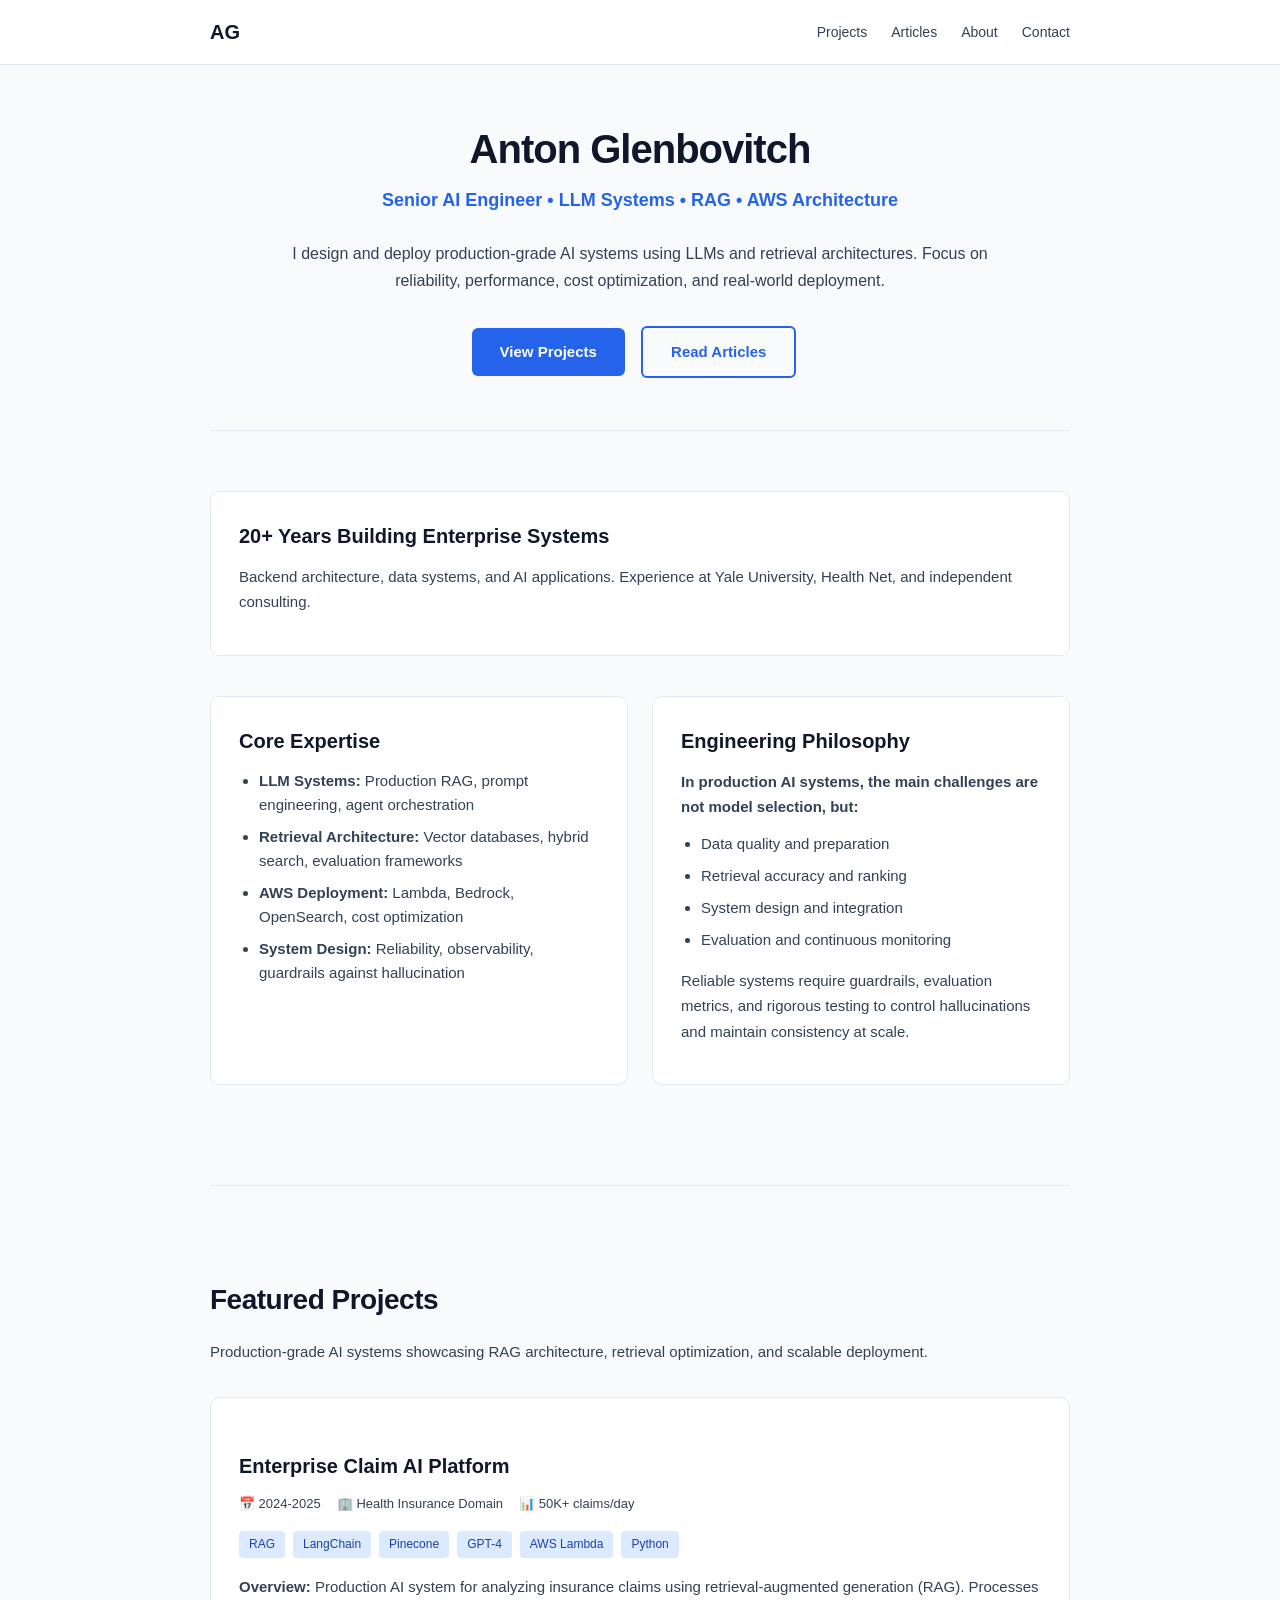
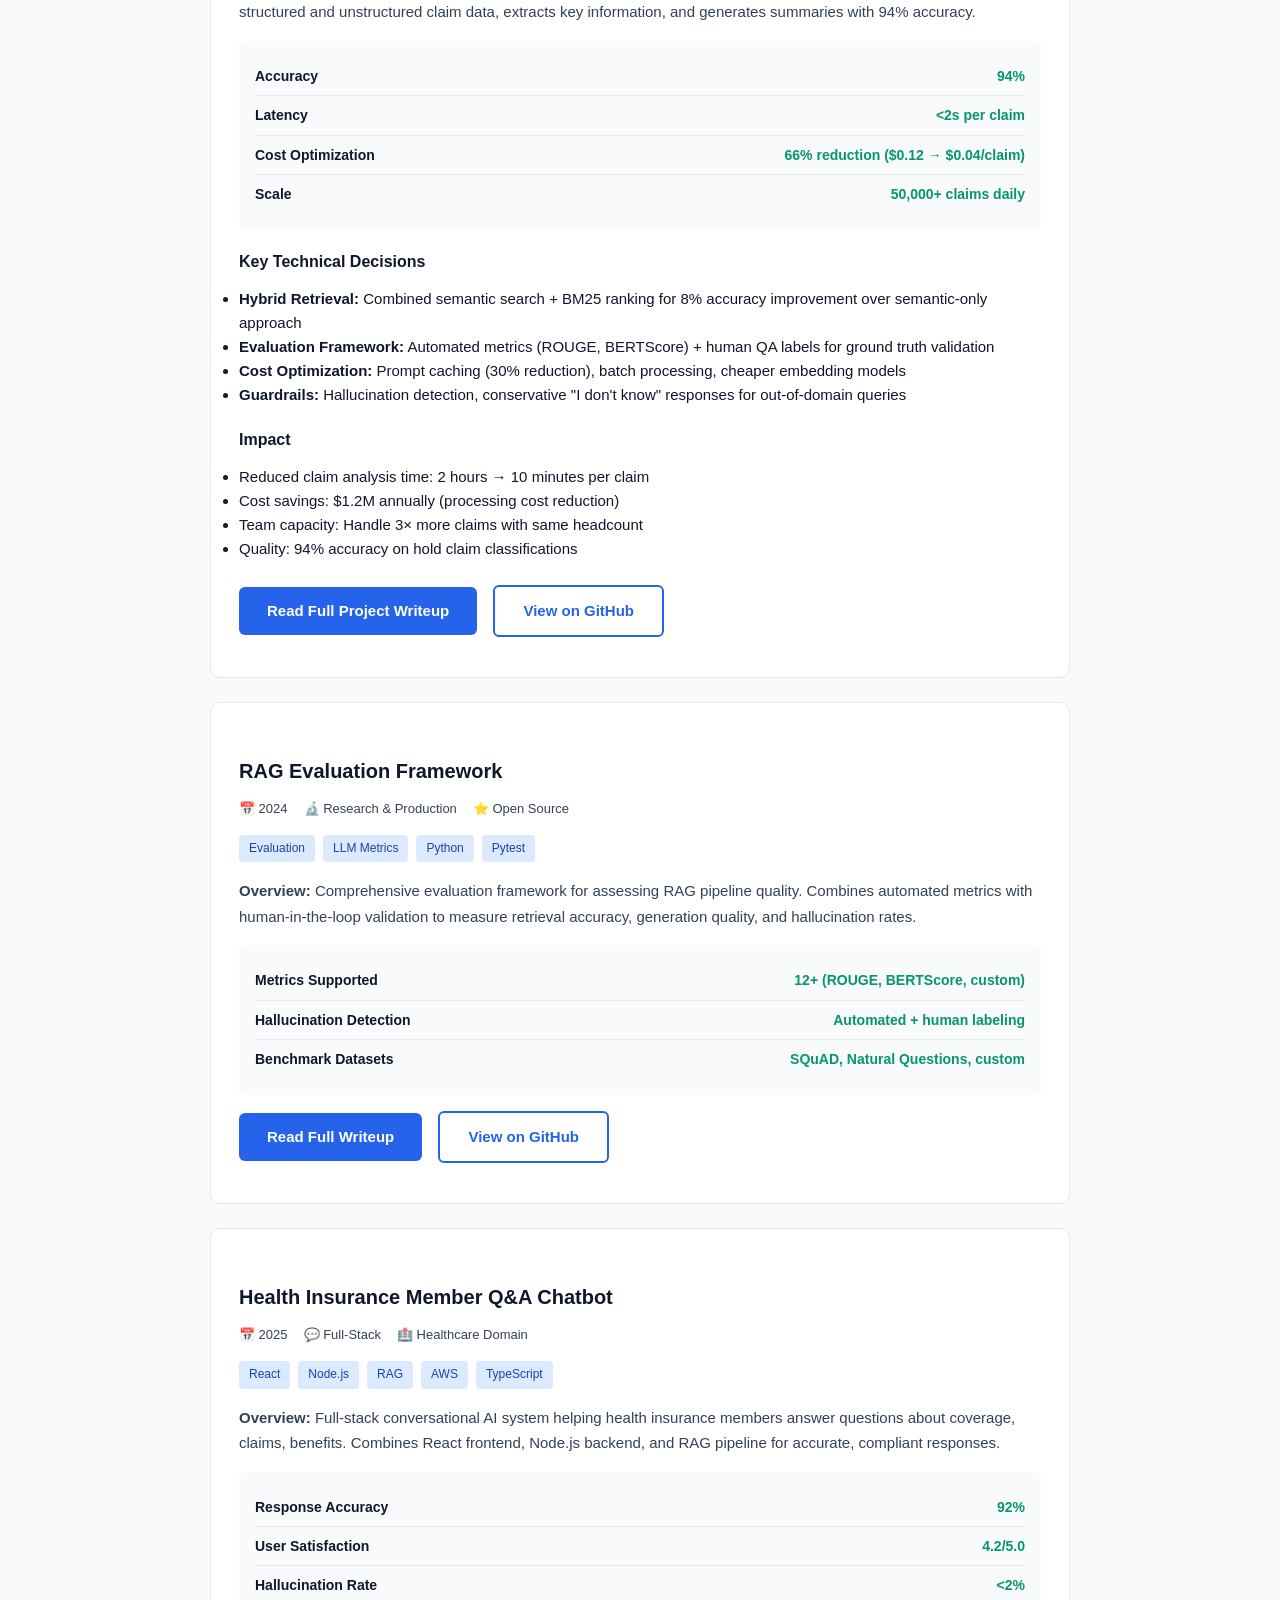
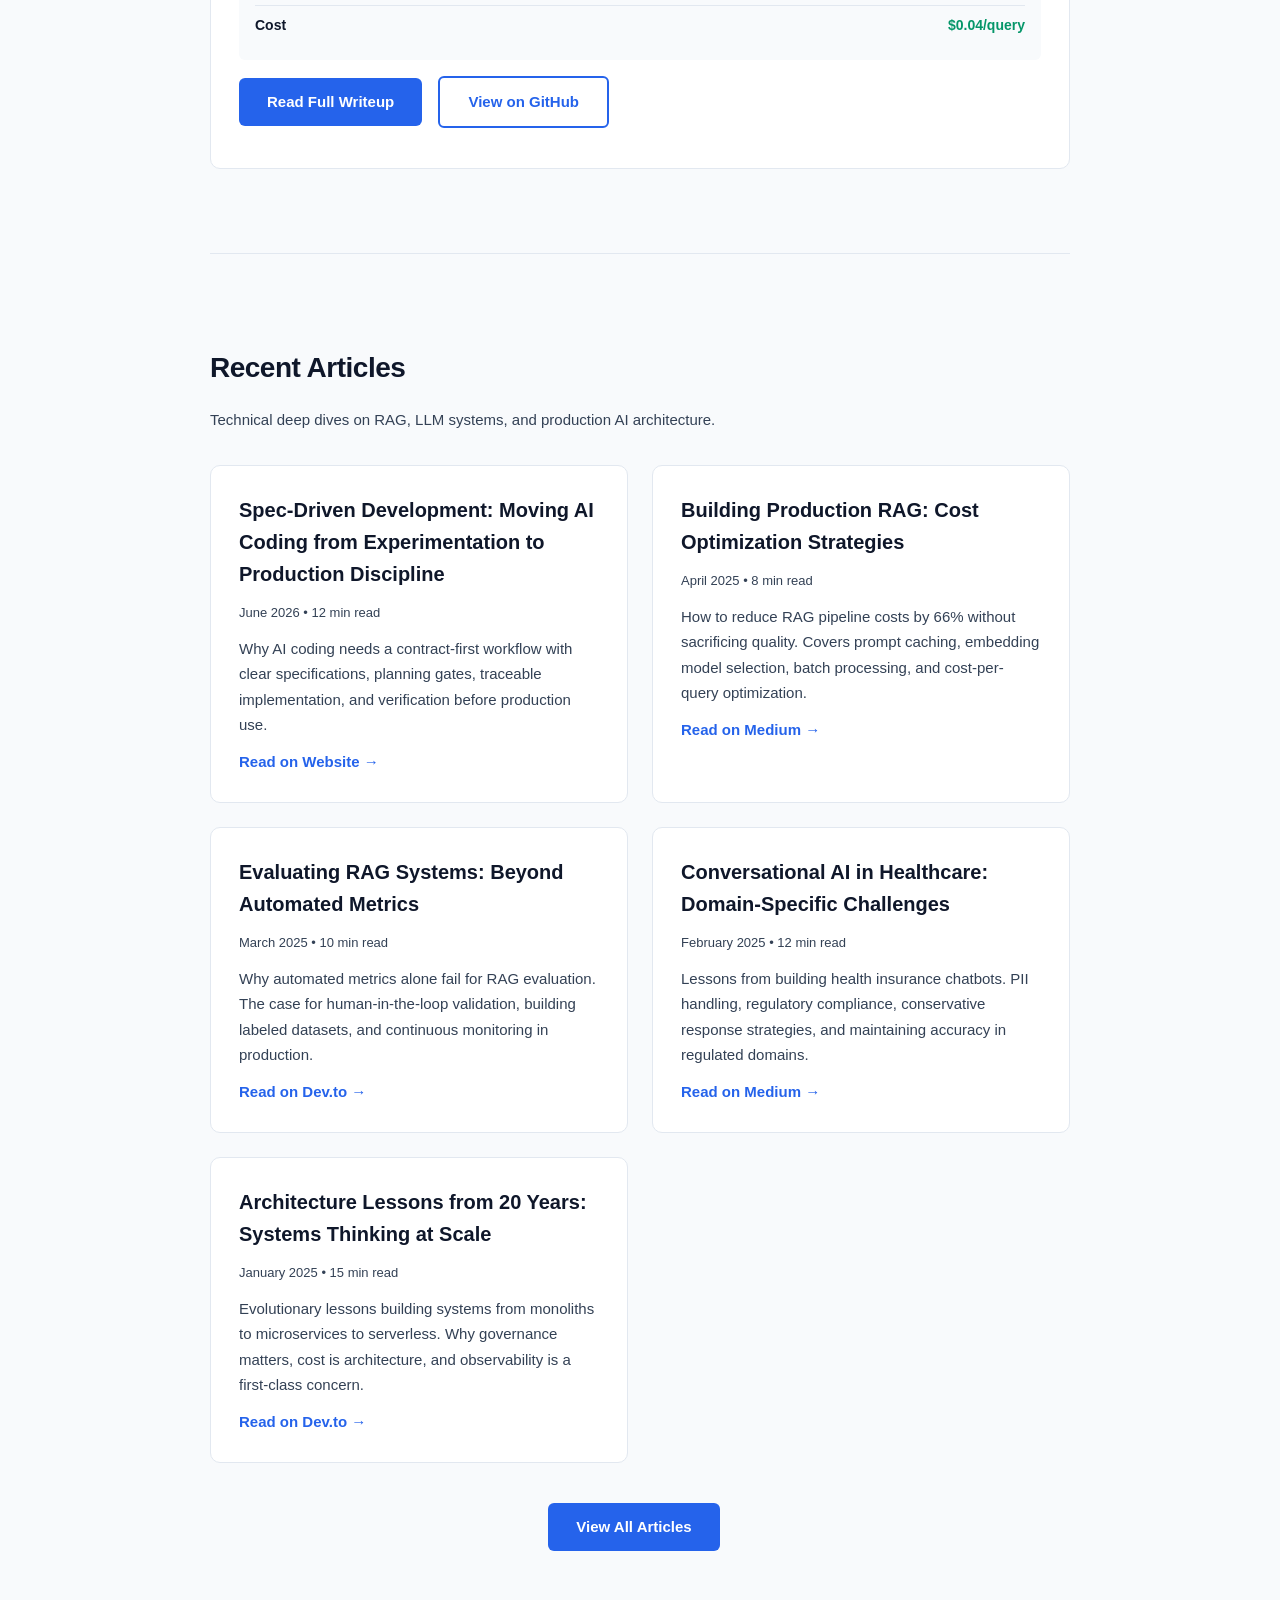
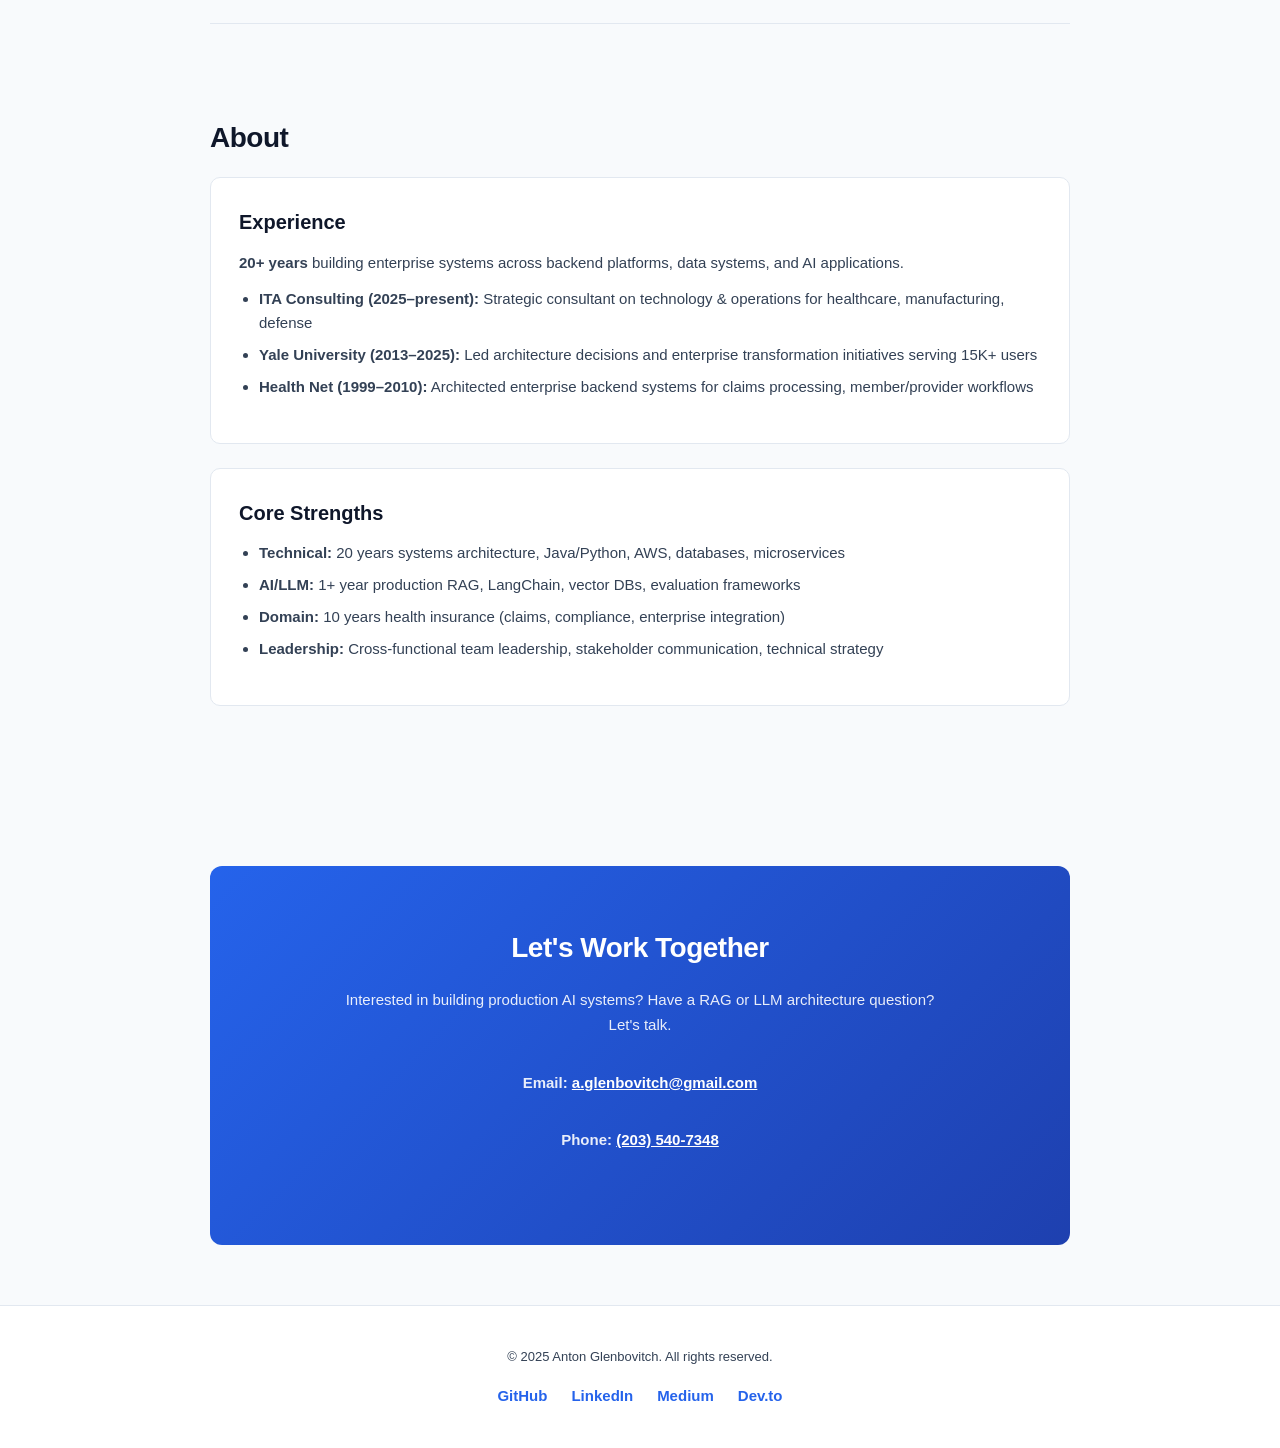
==== commit 214e5f50: "Publish spec-driven development article" ====
--- a/index.html
+++ b/index.html
@@ -246,6 +246,13 @@
 
       <div class="grid">
         <div class="card">
+          <h3>Spec-Driven Development: Moving AI Coding from Experimentation to Production Discipline</h3>
+          <p class="article-meta">June 2026 • 12 min read</p>
+          <p>Why AI coding needs a contract-first workflow with clear specifications, planning gates, traceable implementation, and verification before production use.</p>
+          <a href="/blog/spec-driven-development.html" class="article-link">Read on Website →</a>
+        </div>
+
+        <div class="card">
           <h3>Building Production RAG: Cost Optimization Strategies</h3>
           <p class="article-meta">April 2025 • 8 min read</p>
           <p>How to reduce RAG pipeline costs by 66% without sacrificing quality. Covers prompt caching, embedding model selection, batch processing, and cost-per-query optimization.</p>
--- a/css/style.css
+++ b/css/style.css
@@ -330,6 +330,7 @@
 }
 
 .article-item {
+  display: block;
   background: var(--bg-white);
   border: 1px solid var(--border);
   border-radius: 10px;
@@ -337,6 +338,7 @@
   margin-bottom: 16px;
   transition: all 0.3s;
   cursor: pointer;
+  text-decoration: none;
 }
 
 .article-item:hover {
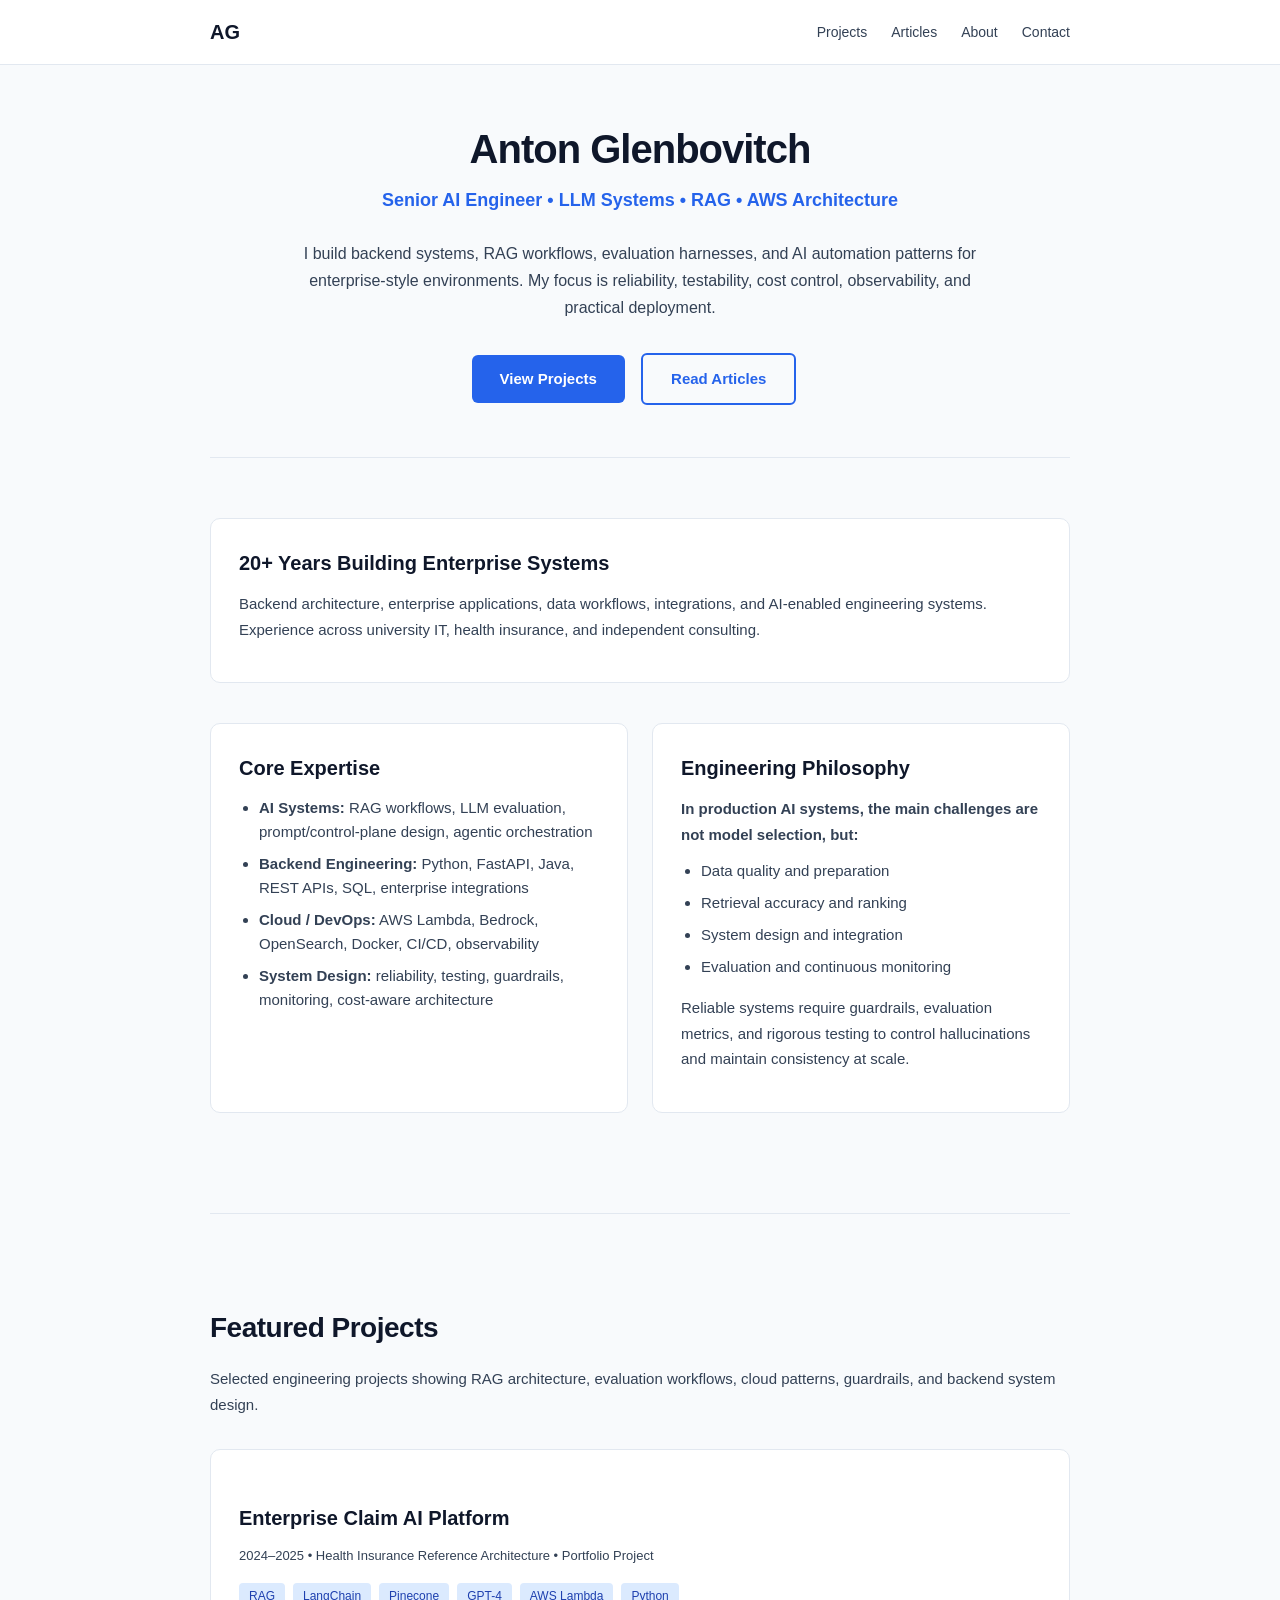
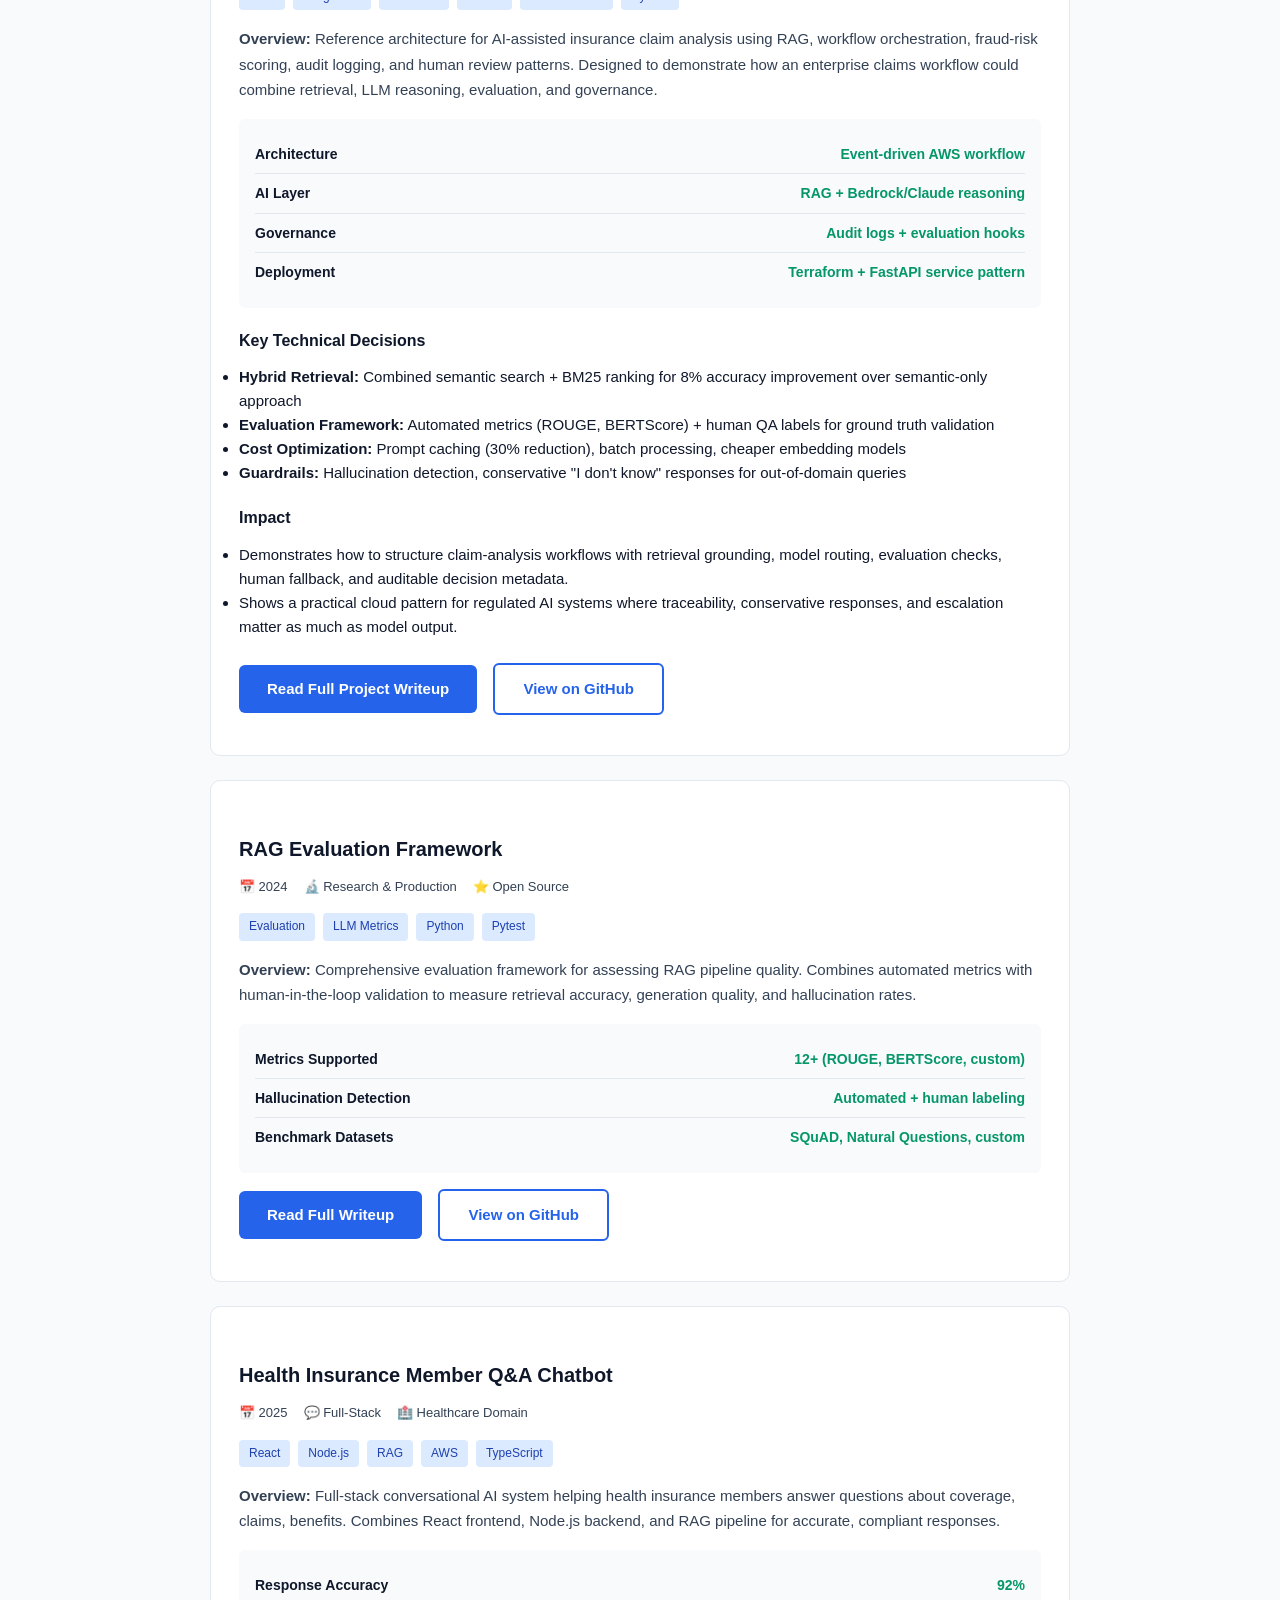
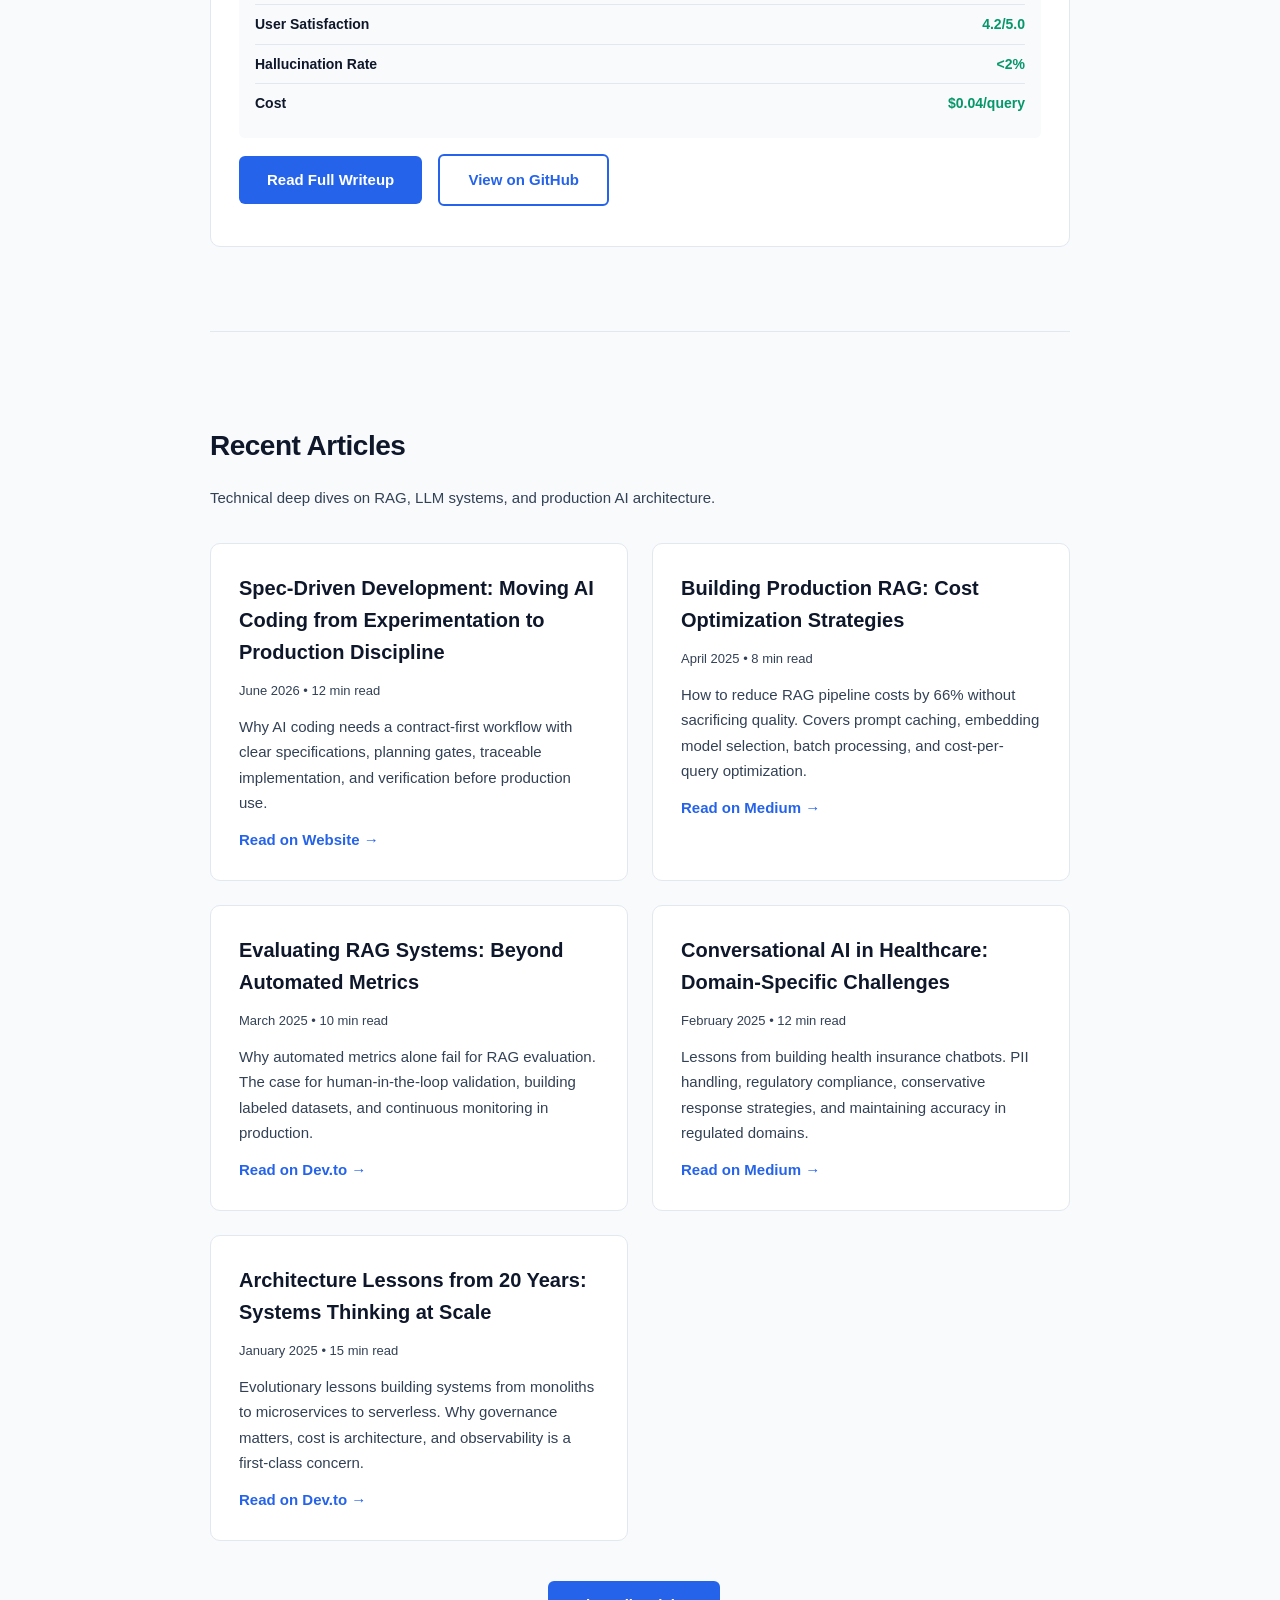
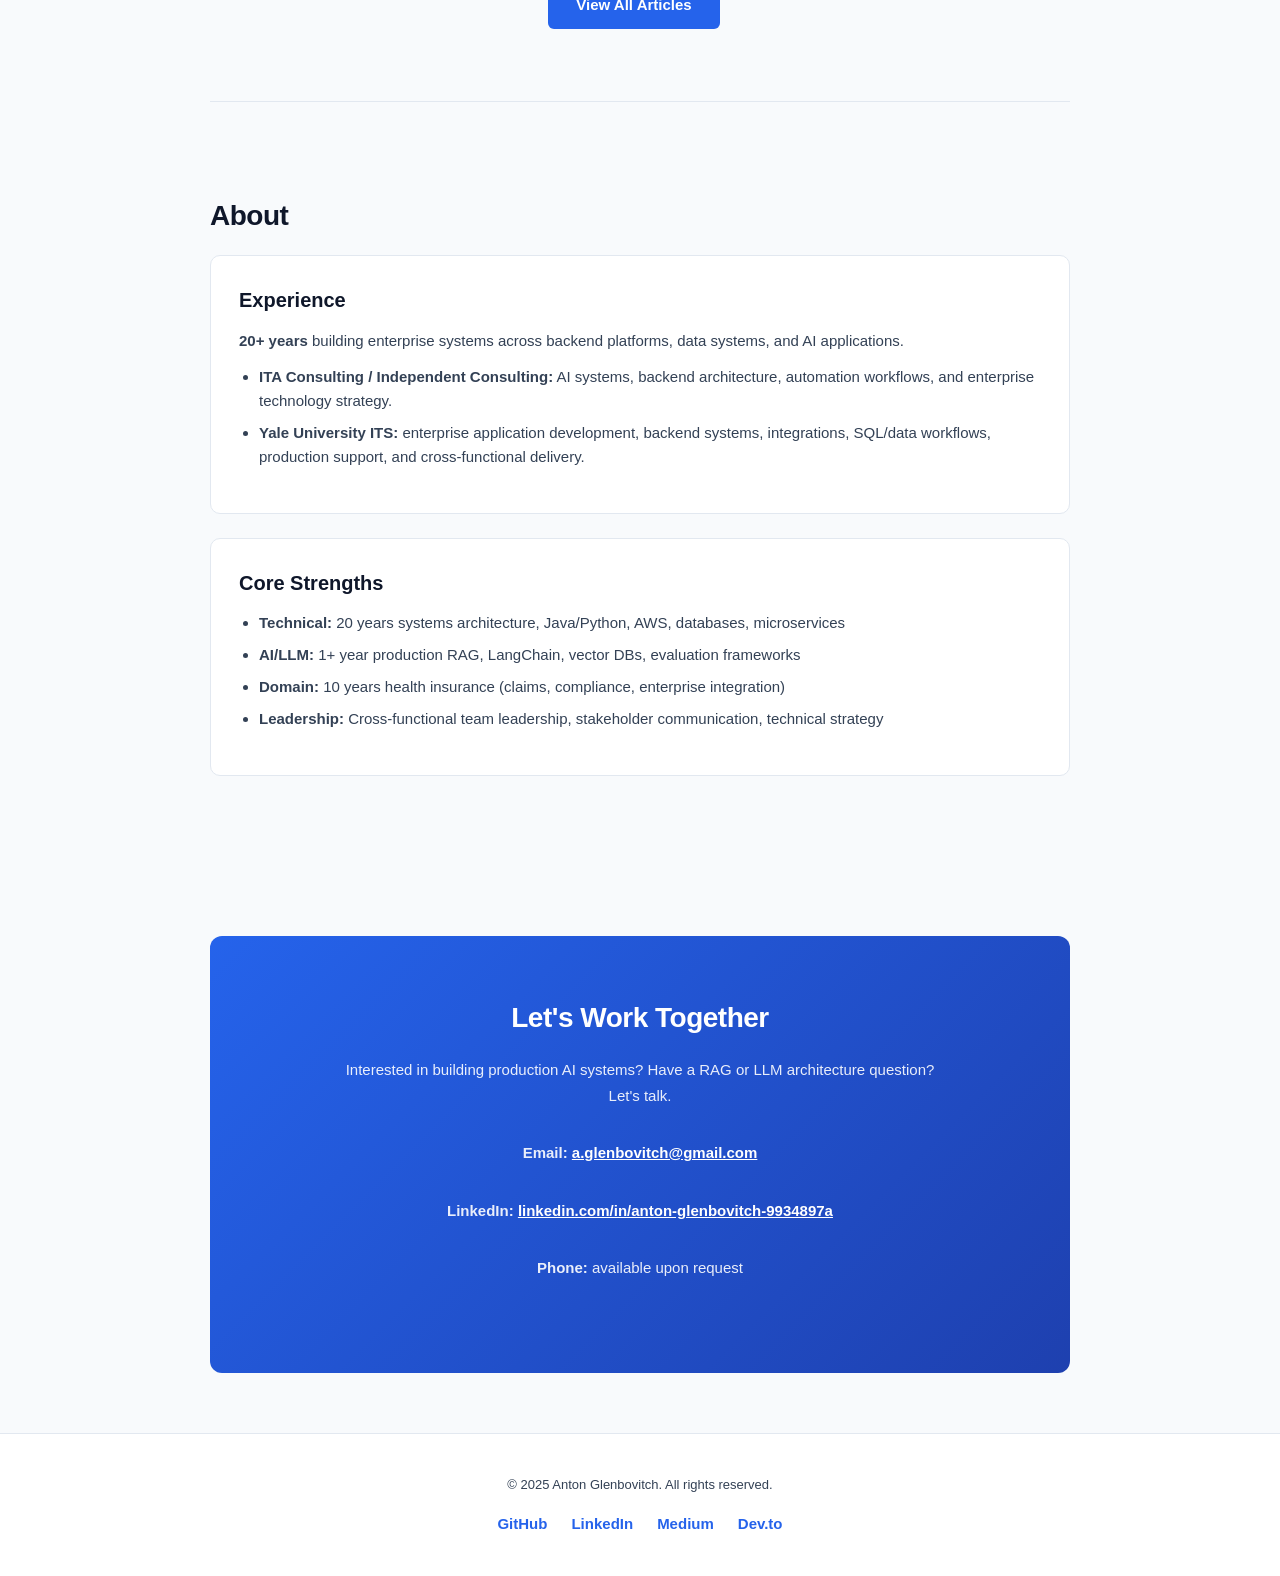
==== commit 0b5b0b9b: "Update homepage experience bullets" ====
--- a/index.html
+++ b/index.html
@@ -3,7 +3,7 @@
 <head>
   <meta charset="UTF-8">
   <meta name="viewport" content="width=device-width, initial-scale=1.0">
-  <title>Anton Glenbovitch – Senior AI Engineer (LLM, RAG, AWS)</title>
+  <title>Anton Glenbovitch – Senior AI / Backend Engineer</title>
   <meta name="description" content="Senior AI Engineer specializing in production-grade LLM systems, RAG pipelines, and scalable AWS architectures. 20+ years building enterprise systems.">
   <meta name="keywords" content="AI Engineer, LLM, RAG, AWS, Python, Machine Learning, Vector Databases">
 
@@ -62,7 +62,7 @@
     <section class="hero">
       <h1>Anton Glenbovitch</h1>
       <p class="tagline">Senior AI Engineer • LLM Systems • RAG • AWS Architecture</p>
-      <p>I design and deploy production-grade AI systems using LLMs and retrieval architectures. Focus on reliability, performance, cost optimization, and real-world deployment.</p>
+      <p>I build backend systems, RAG workflows, evaluation harnesses, and AI automation patterns for enterprise-style environments. My focus is reliability, testability, cost control, observability, and practical deployment.</p>
 
       <div>
         <a href="#projects" class="cta-button">View Projects</a>
@@ -75,7 +75,7 @@
       <div class="grid full-width">
         <div class="card">
           <h3>20+ Years Building Enterprise Systems</h3>
-          <p>Backend architecture, data systems, and AI applications. Experience at Yale University, Health Net, and independent consulting.</p>
+          <p>Backend architecture, enterprise applications, data workflows, integrations, and AI-enabled engineering systems. Experience across university IT, health insurance, and independent consulting.</p>
         </div>
       </div>
 
@@ -83,10 +83,10 @@
         <div class="card">
           <h3>Core Expertise</h3>
           <ul>
-            <li><strong>LLM Systems:</strong> Production RAG, prompt engineering, agent orchestration</li>
-            <li><strong>Retrieval Architecture:</strong> Vector databases, hybrid search, evaluation frameworks</li>
-            <li><strong>AWS Deployment:</strong> Lambda, Bedrock, OpenSearch, cost optimization</li>
-            <li><strong>System Design:</strong> Reliability, observability, guardrails against hallucination</li>
+            <li><strong>AI Systems:</strong> RAG workflows, LLM evaluation, prompt/control-plane design, agentic orchestration</li>
+            <li><strong>Backend Engineering:</strong> Python, FastAPI, Java, REST APIs, SQL, enterprise integrations</li>
+            <li><strong>Cloud / DevOps:</strong> AWS Lambda, Bedrock, OpenSearch, Docker, CI/CD, observability</li>
+            <li><strong>System Design:</strong> reliability, testing, guardrails, monitoring, cost-aware architecture</li>
           </ul>
         </div>
 
@@ -107,14 +107,12 @@
     <!-- PROJECTS SECTION -->
     <section class="section" id="projects">
       <h2>Featured Projects</h2>
-      <p style="color: var(--text-light); margin-bottom: 32px;">Production-grade AI systems showcasing RAG architecture, retrieval optimization, and scalable deployment.</p>
+      <p style="color: var(--text-light); margin-bottom: 32px;">Selected engineering projects showing RAG architecture, evaluation workflows, cloud patterns, guardrails, and backend system design.</p>
 
       <div class="project-card">
         <h3>Enterprise Claim AI Platform</h3>
         <div class="project-meta">
-          <span>📅 2024-2025</span>
-          <span>🏢 Health Insurance Domain</span>
-          <span>📊 50K+ claims/day</span>
+          <span>2024–2025 • Health Insurance Reference Architecture • Portfolio Project</span>
         </div>
         <div class="tech-stack">
           <span class="tech-tag">RAG</span>
@@ -124,24 +122,24 @@
           <span class="tech-tag">AWS Lambda</span>
           <span class="tech-tag">Python</span>
         </div>
-        <p><strong>Overview:</strong> Production AI system for analyzing insurance claims using retrieval-augmented generation (RAG). Processes structured and unstructured claim data, extracts key information, and generates summaries with 94% accuracy.</p>
+        <p><strong>Overview:</strong> Reference architecture for AI-assisted insurance claim analysis using RAG, workflow orchestration, fraud-risk scoring, audit logging, and human review patterns. Designed to demonstrate how an enterprise claims workflow could combine retrieval, LLM reasoning, evaluation, and governance.</p>
 
         <div class="metrics">
           <div class="metric">
-            <span class="metric-label">Accuracy</span>
-            <span class="metric-value">94%</span>
-          </div>
-          <div class="metric">
-            <span class="metric-label">Latency</span>
-            <span class="metric-value">&lt;2s per claim</span>
-          </div>
-          <div class="metric">
-            <span class="metric-label">Cost Optimization</span>
-            <span class="metric-value">66% reduction ($0.12 → $0.04/claim)</span>
-          </div>
-          <div class="metric">
-            <span class="metric-label">Scale</span>
-            <span class="metric-value">50,000+ claims daily</span>
+            <span class="metric-label">Architecture</span>
+            <span class="metric-value">Event-driven AWS workflow</span>
+          </div>
+          <div class="metric">
+            <span class="metric-label">AI Layer</span>
+            <span class="metric-value">RAG + Bedrock/Claude reasoning</span>
+          </div>
+          <div class="metric">
+            <span class="metric-label">Governance</span>
+            <span class="metric-value">Audit logs + evaluation hooks</span>
+          </div>
+          <div class="metric">
+            <span class="metric-label">Deployment</span>
+            <span class="metric-value">Terraform + FastAPI service pattern</span>
           </div>
         </div>
 
@@ -155,10 +153,8 @@
 
         <h4 style="font-size: 16px; margin-top: 20px; margin-bottom: 12px;">Impact</h4>
         <ul style="margin-bottom: 24px;">
-          <li>Reduced claim analysis time: 2 hours → 10 minutes per claim</li>
-          <li>Cost savings: $1.2M annually (processing cost reduction)</li>
-          <li>Team capacity: Handle 3× more claims with same headcount</li>
-          <li>Quality: 94% accuracy on hold claim classifications</li>
+          <li>Demonstrates how to structure claim-analysis workflows with retrieval grounding, model routing, evaluation checks, human fallback, and auditable decision metadata.</li>
+          <li>Shows a practical cloud pattern for regulated AI systems where traceability, conservative responses, and escalation matter as much as model output.</li>
         </ul>
 
         <a href="/projects/enterprise-claim-ai.html" class="cta-button">Read Full Project Writeup</a>
@@ -294,9 +290,8 @@
           <h3>Experience</h3>
           <p><strong>20+ years</strong> building enterprise systems across backend platforms, data systems, and AI applications.</p>
           <ul>
-            <li><strong>ITA Consulting (2025–present):</strong> Strategic consultant on technology & operations for healthcare, manufacturing, defense</li>
-            <li><strong>Yale University (2013–2025):</strong> Led architecture decisions and enterprise transformation initiatives serving 15K+ users</li>
-            <li><strong>Health Net (1999–2010):</strong> Architected enterprise backend systems for claims processing, member/provider workflows</li>
+            <li><strong>ITA Consulting / Independent Consulting:</strong> AI systems, backend architecture, automation workflows, and enterprise technology strategy.</li>
+            <li><strong>Yale University ITS:</strong> enterprise application development, backend systems, integrations, SQL/data workflows, production support, and cross-functional delivery.</li>
           </ul>
         </div>
 
@@ -318,7 +313,8 @@
       <p>Interested in building production AI systems? Have a RAG or LLM architecture question? Let's talk.</p>
       <div>
         <p><strong>Email:</strong> <a href="mailto:a.glenbovitch@gmail.com">a.glenbovitch@gmail.com</a></p>
-        <p><strong>Phone:</strong> <a href="tel:+12035407348">(203) 540-7348</a></p>
+        <p><strong>LinkedIn:</strong> <a href="https://www.linkedin.com/in/anton-glenbovitch-9934897a" target="_blank">linkedin.com/in/anton-glenbovitch-9934897a</a></p>
+        <p><strong>Phone:</strong> available upon request</p>
       </div>
     </section>
 
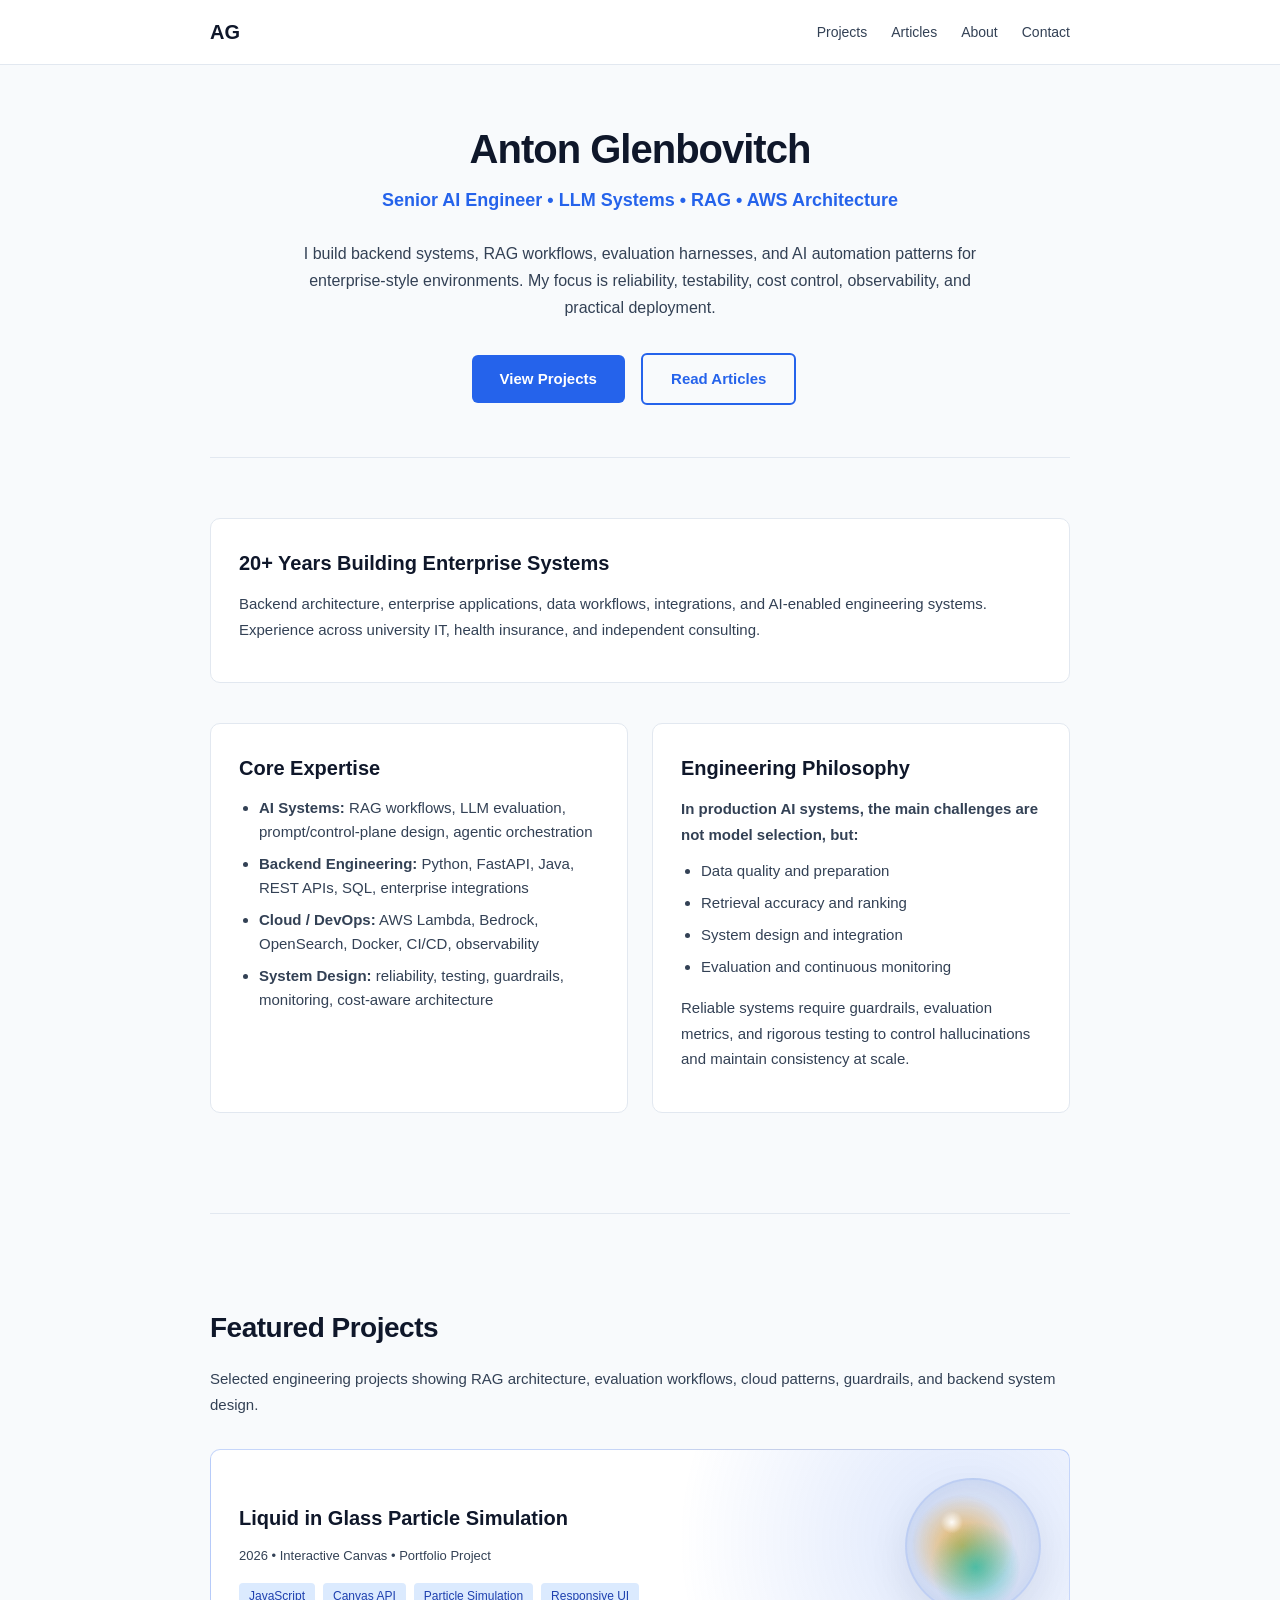
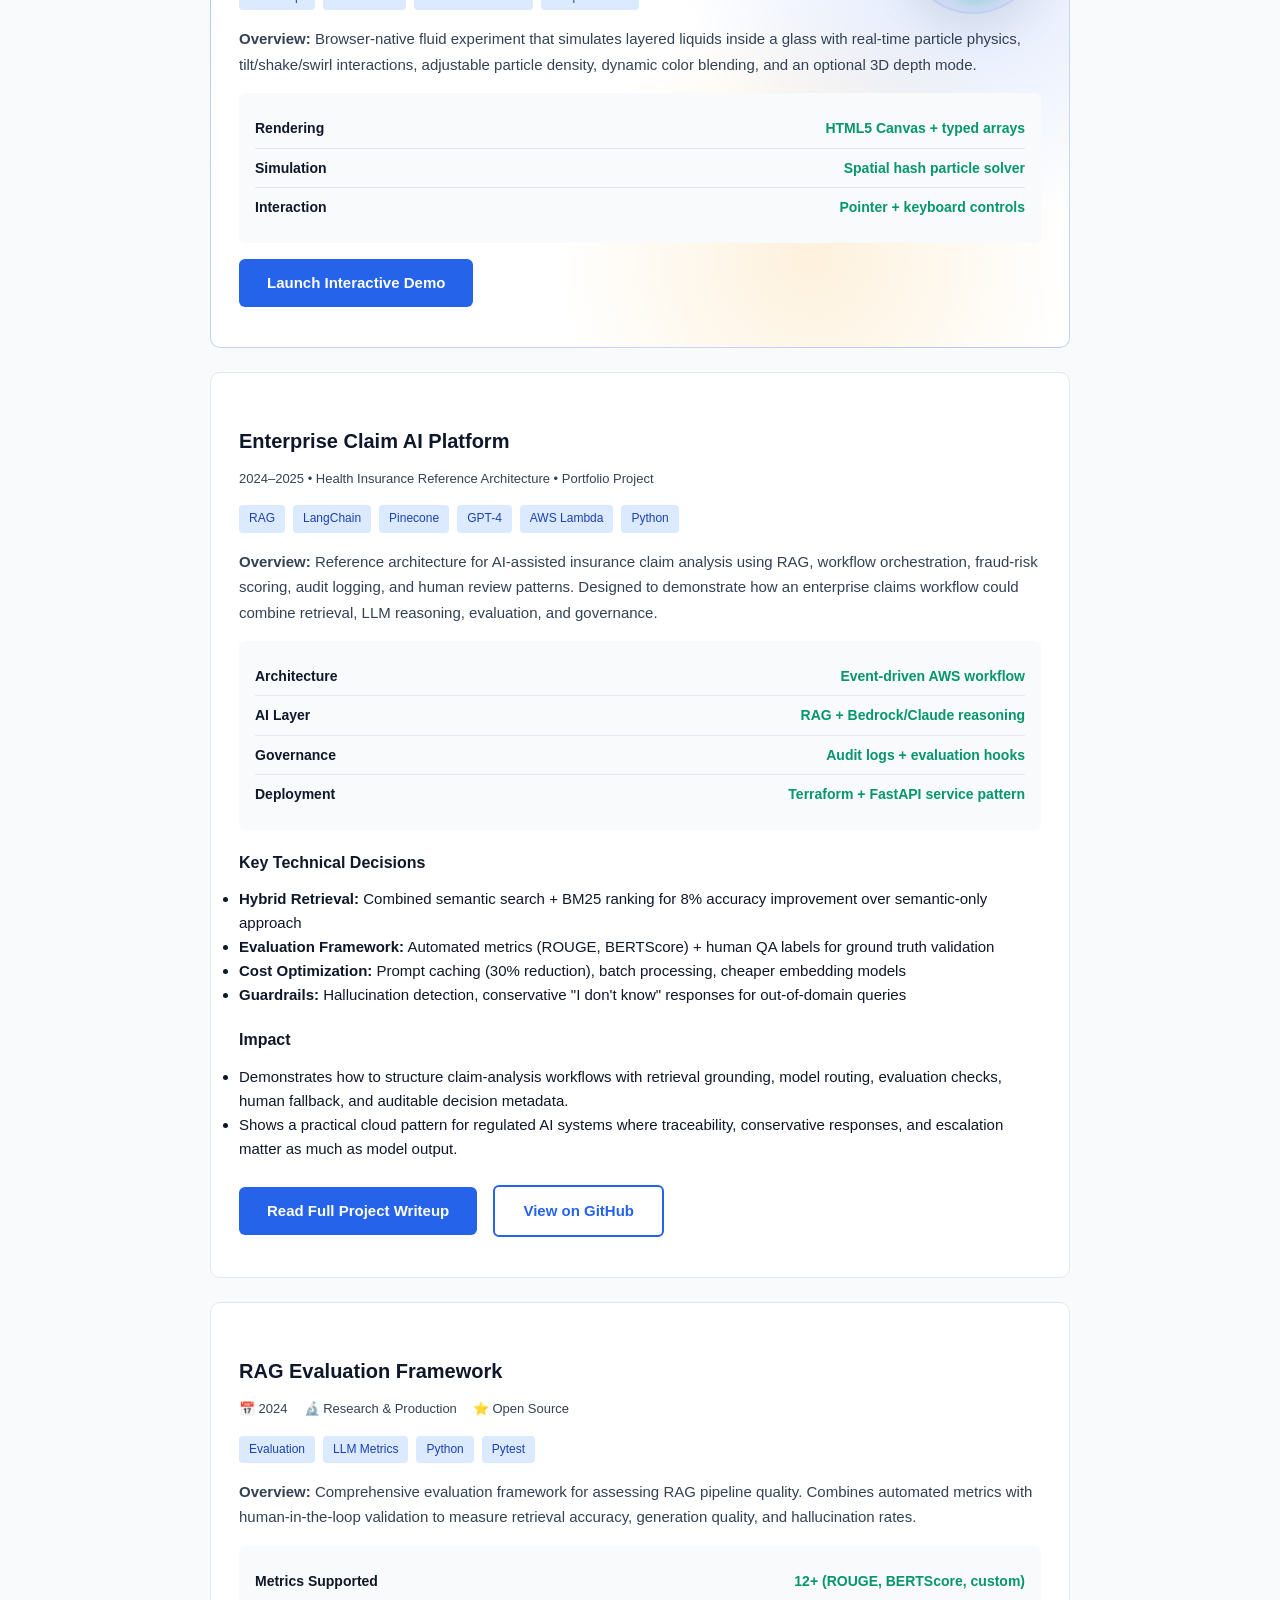
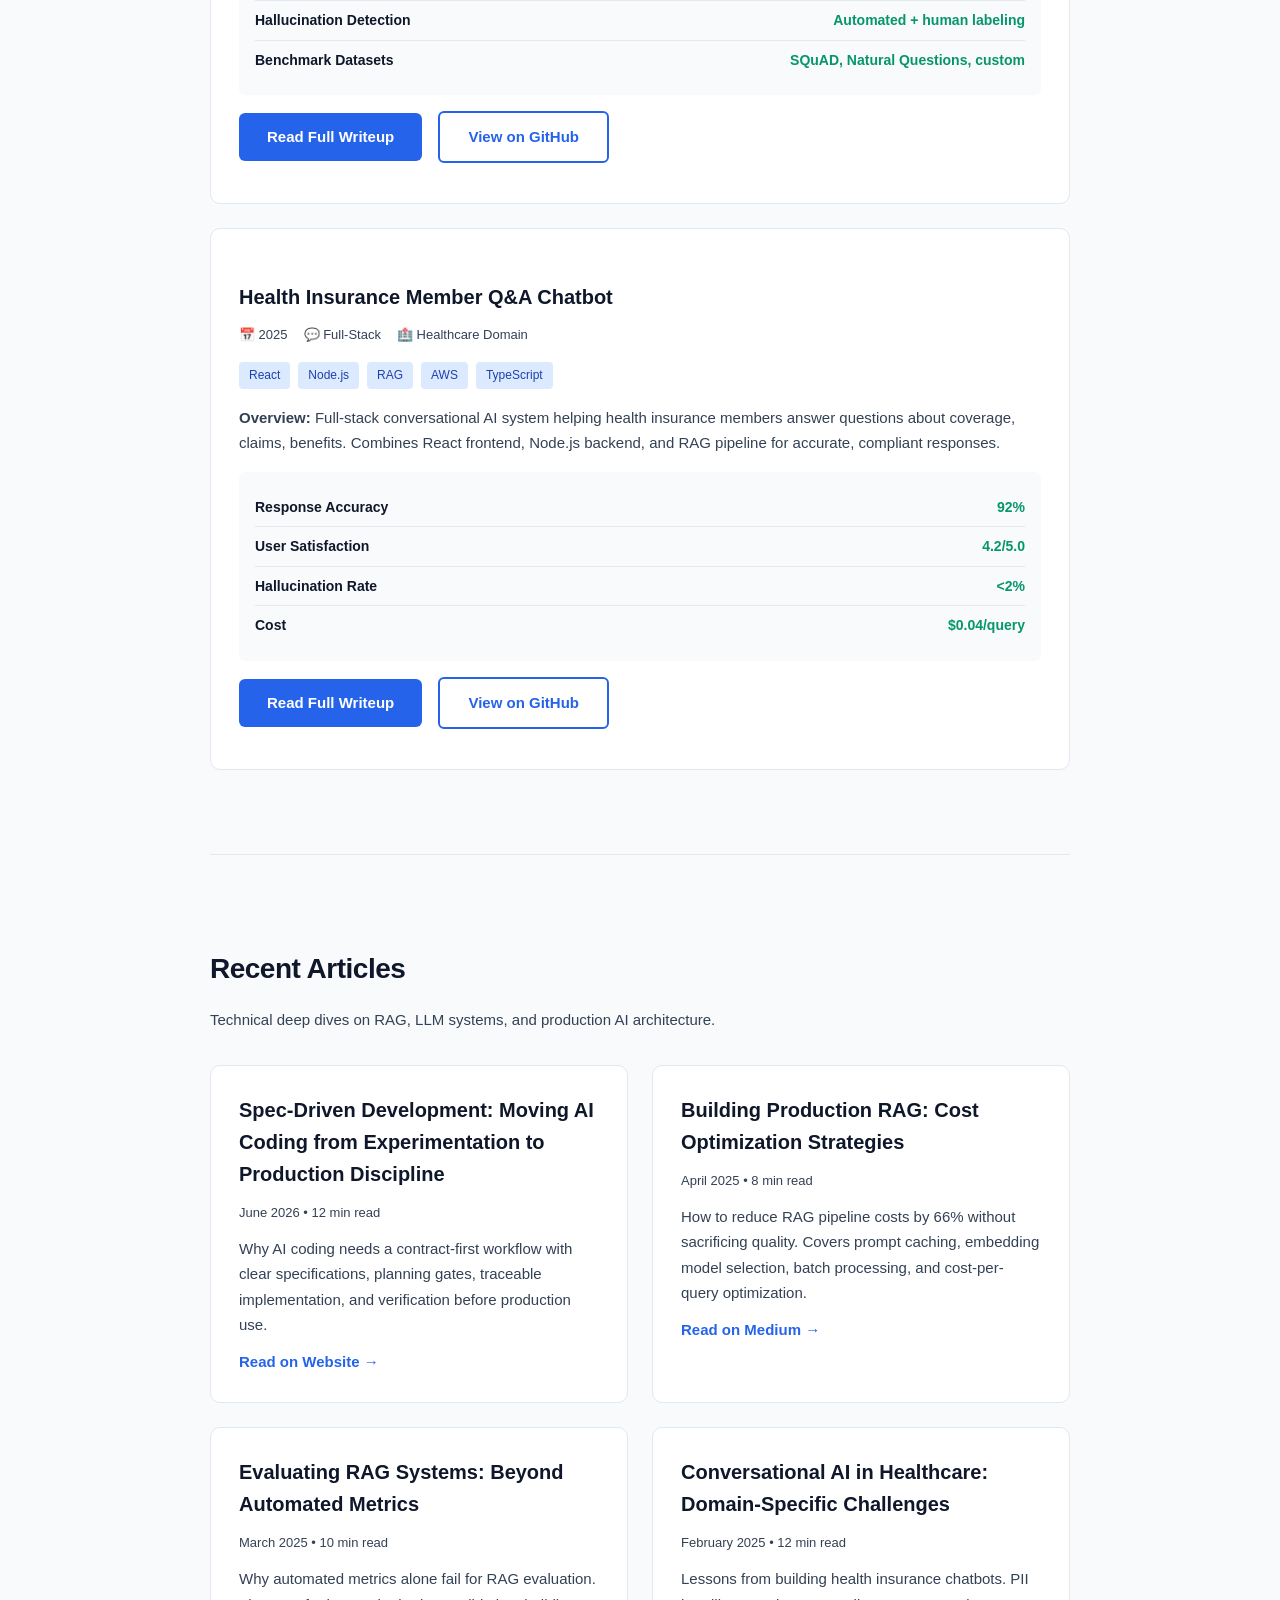
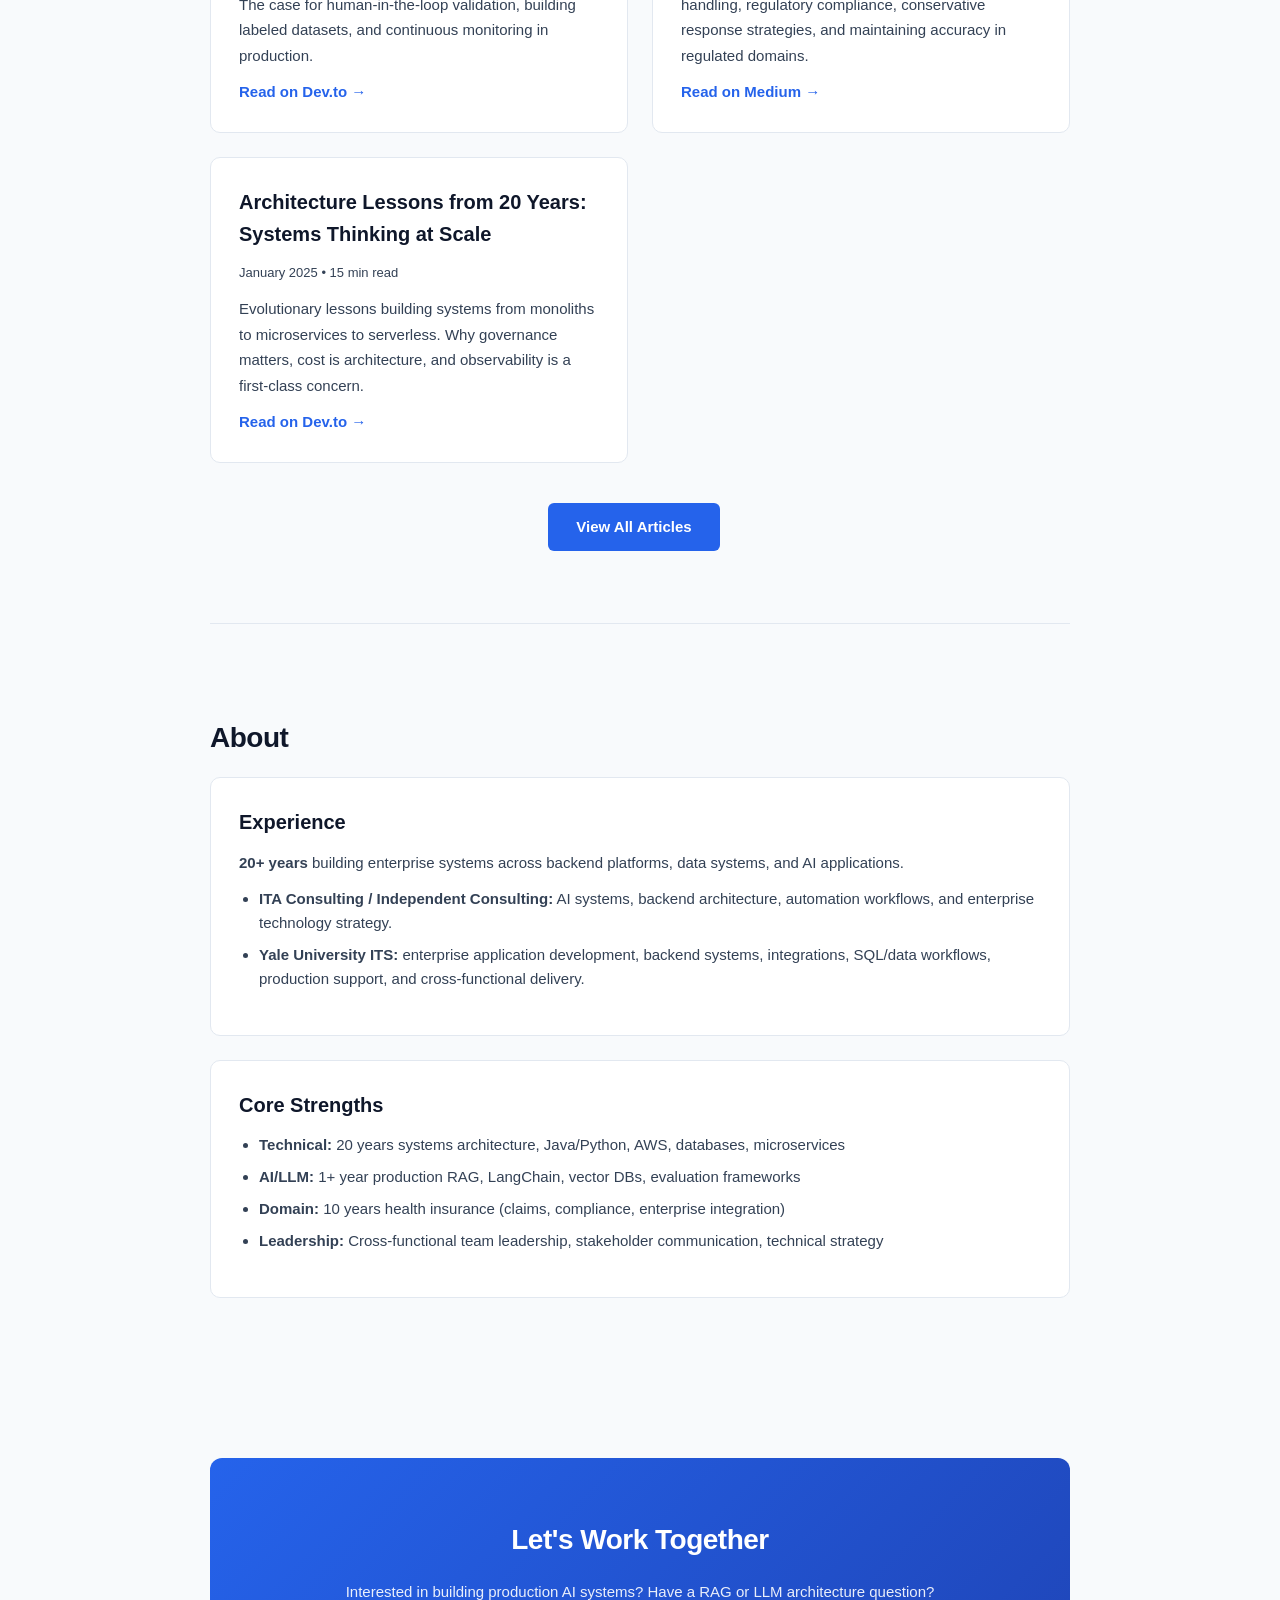
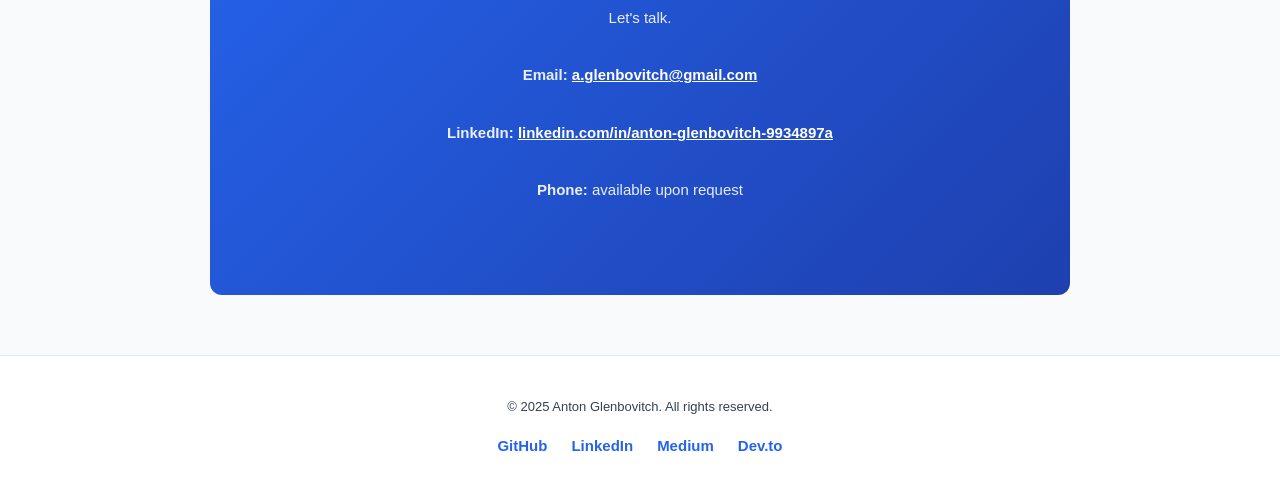
==== commit 3442eb04: "Polish liquid in glass portfolio project" ====
--- a/index.html
+++ b/index.html
@@ -109,6 +109,38 @@
       <h2>Featured Projects</h2>
       <p style="color: var(--text-light); margin-bottom: 32px;">Selected engineering projects showing RAG architecture, evaluation workflows, cloud patterns, guardrails, and backend system design.</p>
 
+
+      <div class="project-card project-card-visual">
+        <h3>Liquid in Glass Particle Simulation</h3>
+        <div class="project-meta">
+          <span>2026 • Interactive Canvas • Portfolio Project</span>
+        </div>
+        <div class="tech-stack">
+          <span class="tech-tag">JavaScript</span>
+          <span class="tech-tag">Canvas API</span>
+          <span class="tech-tag">Particle Simulation</span>
+          <span class="tech-tag">Responsive UI</span>
+        </div>
+        <p><strong>Overview:</strong> Browser-native fluid experiment that simulates layered liquids inside a glass with real-time particle physics, tilt/shake/swirl interactions, adjustable particle density, dynamic color blending, and an optional 3D depth mode.</p>
+
+        <div class="metrics">
+          <div class="metric">
+            <span class="metric-label">Rendering</span>
+            <span class="metric-value">HTML5 Canvas + typed arrays</span>
+          </div>
+          <div class="metric">
+            <span class="metric-label">Simulation</span>
+            <span class="metric-value">Spatial hash particle solver</span>
+          </div>
+          <div class="metric">
+            <span class="metric-label">Interaction</span>
+            <span class="metric-value">Pointer + keyboard controls</span>
+          </div>
+        </div>
+
+        <a href="/projects/liquid-in-glass.html" class="cta-button">Launch Interactive Demo</a>
+      </div>
+
       <div class="project-card">
         <h3>Enterprise Claim AI Platform</h3>
         <div class="project-meta">
--- a/css/style.css
+++ b/css/style.css
@@ -483,3 +483,37 @@
     max-width: 100%;
   }
 }
+
+.project-card-visual {
+  position: relative;
+  overflow: hidden;
+  border-color: rgba(37, 99, 235, 0.26);
+  background:
+    radial-gradient(circle at 88% 18%, rgba(37, 99, 235, 0.16), transparent 18rem),
+    radial-gradient(circle at 70% 82%, rgba(245, 158, 11, 0.14), transparent 16rem),
+    var(--bg-white);
+}
+
+.project-card-visual::after {
+  position: absolute;
+  top: 28px;
+  right: 28px;
+  width: 132px;
+  height: 132px;
+  content: "";
+  pointer-events: none;
+  border: 2px solid rgba(37, 99, 235, 0.16);
+  border-radius: 999px;
+  background:
+    radial-gradient(circle at 34% 32%, rgba(255, 255, 255, 0.92), transparent 0.7rem),
+    radial-gradient(circle at 52% 66%, rgba(20, 184, 166, 0.72), transparent 2.8rem),
+    radial-gradient(circle at 42% 50%, rgba(245, 158, 11, 0.72), transparent 3.2rem),
+    rgba(15, 23, 42, 0.04);
+  box-shadow: inset 0 0 28px rgba(37, 99, 235, 0.14), 0 18px 42px rgba(15, 23, 42, 0.08);
+}
+
+@media (max-width: 768px) {
+  .project-card-visual::after {
+    display: none;
+  }
+}
